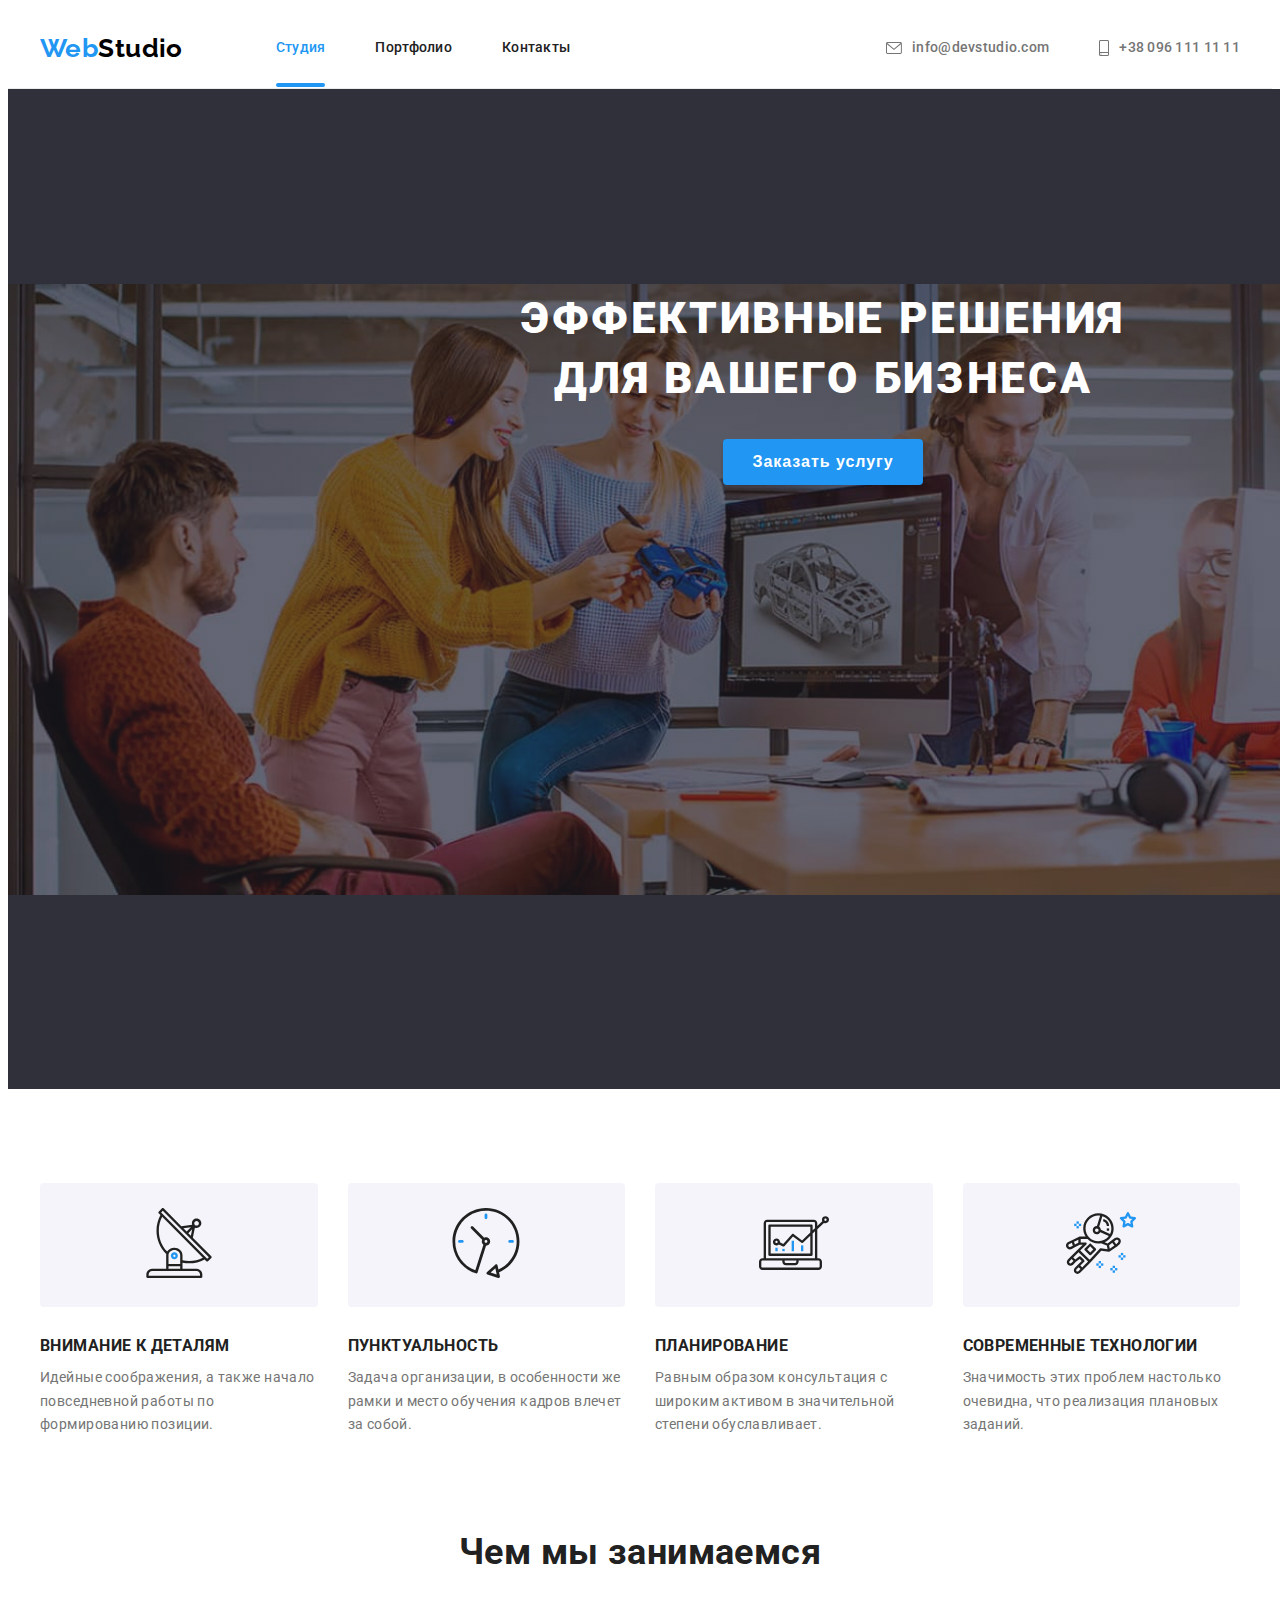
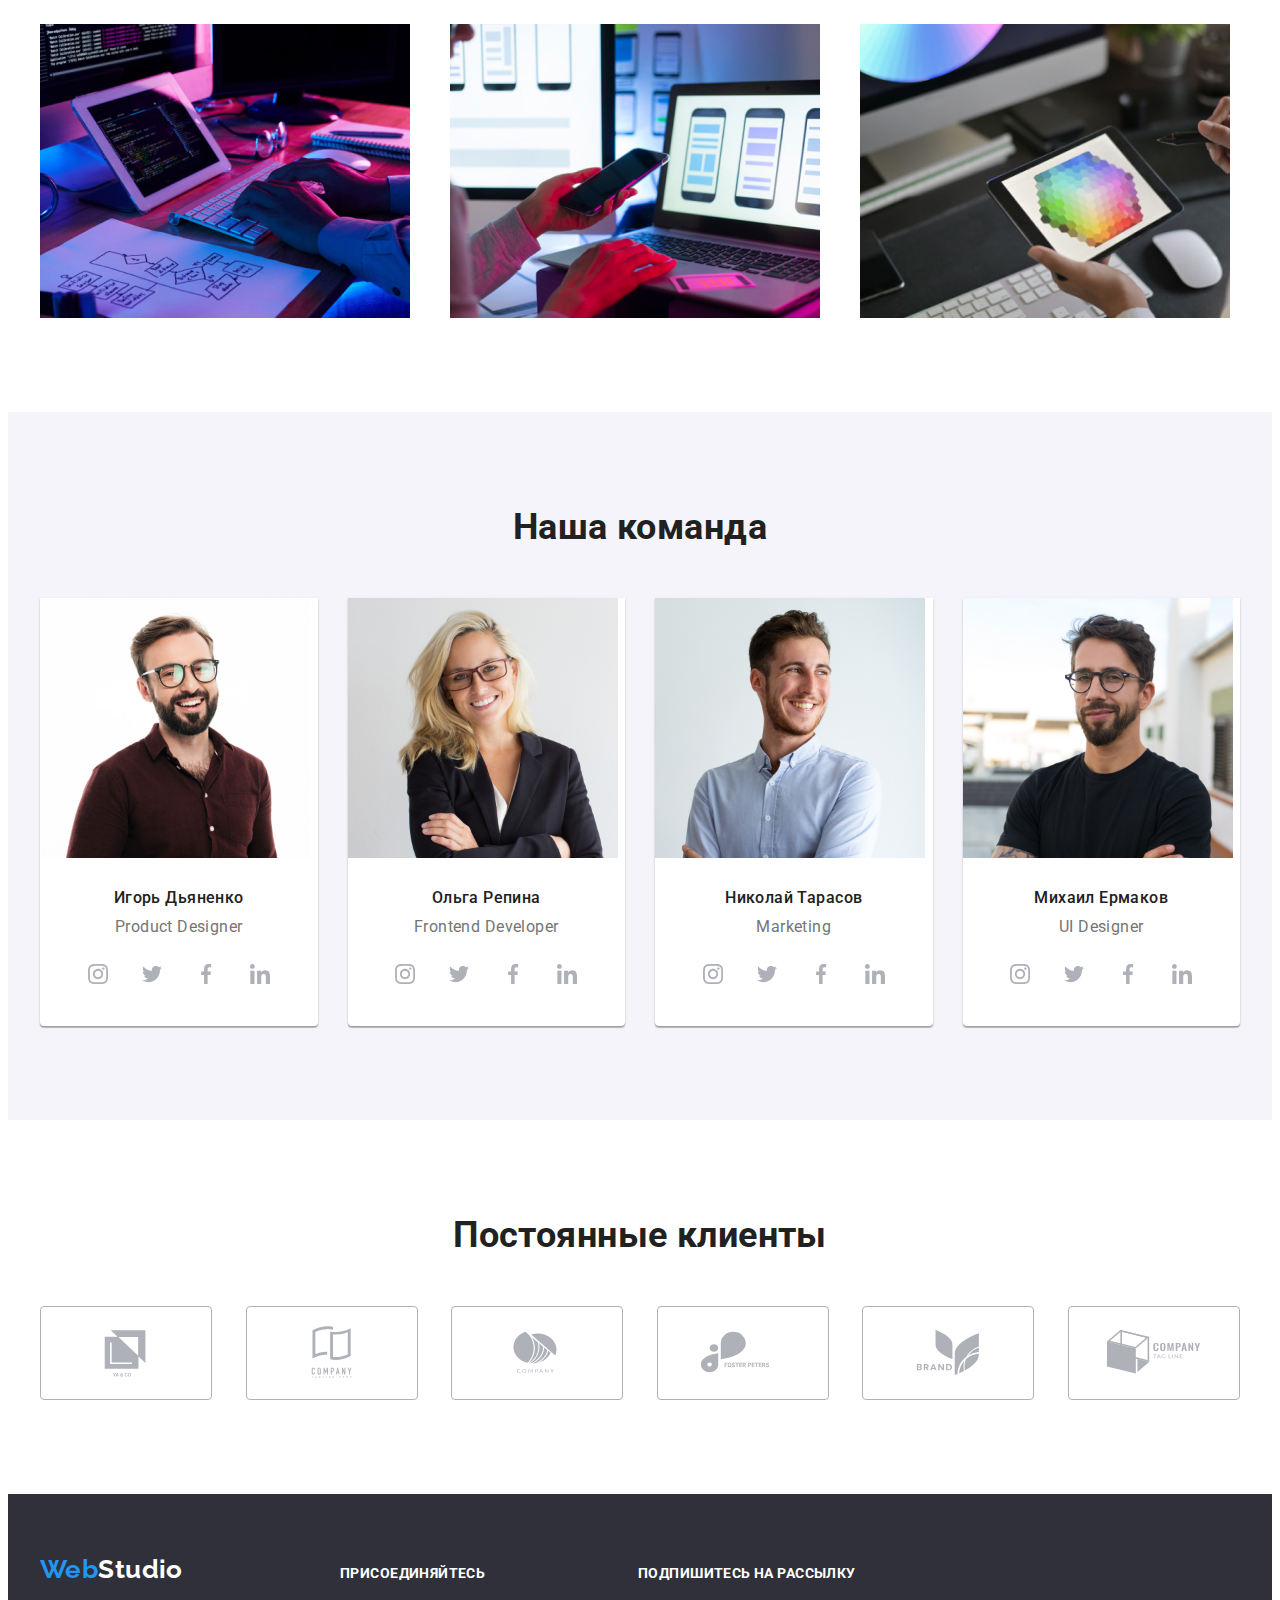
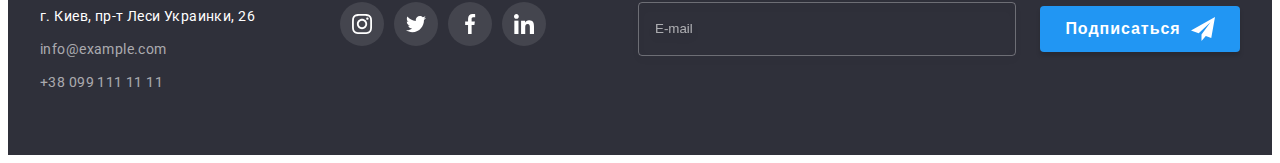
==== index.html @ 94c58265 "add hw 6 files" ====
<!DOCTYPE html>
<html lang="ru">
    <head>
        <meta charset="UTF-8" />
        <meta http-equiv="X-UA-Compatible" content="IE=edge" />
        <meta name="viewport" content="width=device-width, initial-scale=1.0" />
        <title>✔ Go item 5</title>
        <link rel="preconnect" href="https://fonts.googleapis.com" />
        <link rel="preconnect" href="https://fonts.gstatic.com" crossorigin />
        <link
            href="https://fonts.googleapis.com/css2?family=Raleway:wght@700&family=Roboto:wght@300;400;500;700;900&display=swap"
            rel="stylesheet"
        />
        <link
            rel="stylesheet"
            href="https://cdnjs.cloudflare.com/ajax/libs/modern-normalize/1.1.0/modern-normalize.min.css"
            integrity="sha512-wpPYUAdjBVSE4KJnH1VR1HeZfpl1ub8YT/NKx4PuQ5NmX2tKuGu6U/JRp5y+Y8XG2tV+wKQpNHVUX03MfMFn9Q=="
            crossorigin="anonymous"
            referrerpolicy="no-referrer"
        />
        <link rel="stylesheet" href="./css/main.min.css" />
    </head>
    <body>
        <!-- =================== HEADER =================== -->
        <header class="page-header">
            <div class="container page-header__container">
                <nav class="navigation">
                    <!-- логотип -->
                    <a class="logo page-header__logo logo_theme_light" href="index.html" lang="en"
                        ><span class="logo__prefix">Web</span>Studio</a
                    >
                    <!-- Список новігації -->
                    <ul class="menu">
                        <li class="menu__item">
                            <a class="menu__link menu__link_active" href="index.html">Студия</a>
                        </li>
                        <li class="menu__item">
                            <a class="menu__link" href="portfolio.html">Портфолио</a>
                        </li>
                        <li class="menu__item">
                            <a class="menu__link" href="#contacts">Контакты</a>
                        </li>
                    </ul>
                </nav>
                <!-- список контактів в header -->
                <ul class="page-header__contacts">
                    <li class="page-header__contacts-item">
                        <a class="page-header__link" href="mailto:info@devstudio.com" lang="en">
                            <svg class="page-header__icon" width="16" height="12">
                                <use href="./images/sprite.svg#envelope"></use>
                            </svg>
                            info@devstudio.com
                        </a>
                    </li>
                    <li class="page-header__contacts-item">
                        <a class="page-header__link" href="tel:+380961111111">
                            <svg class="page-header__icon" width="10" height="16">
                                <use href="./images/sprite.svg#smartphone"></use>
                            </svg>
                            +38 096 111 11 11</a
                        >
                    </li>
                </ul>
            </div>
        </header>
        <!-- =================== /HEADER =================== -->
        <!-- =================== MAIN =================== -->
        <main class="main">
            <!-- =================== HERO =================== -->
            <section class="hero">
                <div class="container hero__container">
                    <h1 class="hero__title">Эффективные решения для вашего бизнеса</h1>
                    <button class="button" type="button" data-modal-open>Заказать услугу</button>
                </div>
            </section>
            <!-- =================== /HERO =================== -->
            <!-- =================== BENEFITS =================== -->
            <section class="section">
                <div class="container">
                    <h2 class="visually-hidden">Наши преимущества</h2>
                    <ul class="benefits">
                        <li class="benefits__card" tabindex="0">
                            <div class="benefits__icon-wrapper">
                                <svg class="benefits__icon">
                                    <use href="./images/sprite.svg#antenna"></use>
                                </svg>
                            </div>
                            <h3 class="benefits__title">Внимание к деталям</h3>
                            <p class="benefits__description">
                                Идейные соображения, а также начало повседневной работы по
                                формированию позиции.
                            </p>
                        </li>
                        <li class="benefits__card" tabindex="0">
                            <div class="benefits__icon-wrapper">
                                <svg class="benefits__icon">
                                    <use href="./images/sprite.svg#clock"></use>
                                </svg>
                            </div>
                            <h3 class="benefits__title">Пунктуальность</h3>
                            <p class="benefits__description">
                                Задача организации, в особенности же рамки и место обучения кадров
                                влечет за собой.
                            </p>
                        </li>
                        <li class="benefits__card" tabindex="0">
                            <div class="benefits__icon-wrapper">
                                <svg class="benefits__icon">
                                    <use href="./images/sprite.svg#diagram"></use>
                                </svg>
                            </div>
                            <h3 class="benefits__title">Планирование</h3>
                            <p class="benefits__description">
                                Равным образом консультация с широким активом в значительной степени
                                обуславливает.
                            </p>
                        </li>
                        <li class="benefits__card" tabindex="0">
                            <div class="benefits__icon-wrapper">
                                <svg class="benefits__icon">
                                    <use href="./images/sprite.svg#astronaut"></use>
                                </svg>
                            </div>
                            <h3 class="benefits__title">Современные технологии</h3>
                            <p class="benefits__description">
                                Значимость этих проблем настолько очевидна, что реализация плановых
                                заданий.
                            </p>
                        </li>
                    </ul>
                </div>
            </section>
            <!-- =================== /BENEFITS =================== -->
            <!-- =================== OUR WORKS =================== -->
            <section class="section section_no_padding_top">
                <div class="container">
                    <h2 class="section-title">Чем мы занимаемся</h2>
                    <ul class="our-works">
                        <li class="our-works__card" tabindex="0">
                            <img
                                class="our-works__img"
                                src="./images/our-works/img-1.jpg"
                                alt="Планшет и клавиатура на столе"
                                width="370"
                                height="294"
                            />
                            <div class="our-works__description">Десктопные приложения</div>
                        </li>
                        <li class="our-works__card" tabindex="0">
                            <img
                                class="our-works__img"
                                src="./images/our-works/img-2.jpg"
                                alt="Ноутбук, руки, в руке телефон"
                                width="370"
                                height="294"
                            />
                            <div class="our-works__description">Мобильные приложения</div>
                        </li>
                        <li class="our-works__card" tabindex="0">
                            <img
                                class="our-works__img"
                                src="./images/our-works/img-3.jpg"
                                alt="Планшет в руке на фоне стола с ПК"
                                width="370"
                                height="294"
                            />
                            <div class="our-works__description">Дизайнерские решения</div>
                        </li>
                    </ul>
                </div>
            </section>
            <!-- =================== /OUR WORKS =================== -->
            <!-- =================== EMPLOYEES =================== -->
            <section class="section section_bg-color">
                <div class="container">
                    <h2 class="section-title">Наша команда</h2>
                    <ul class="employees">
                        <li class="employees__card" tabindex="0">
                            <img
                                class="employees__photo"
                                src="./images/employees/igor-demyanenko.jpg"
                                alt="Мужчина с бородой в очках"
                                width="270"
                                height="260"
                            />
                            <h3 class="employees__title">Игорь Дьяненко</h3>
                            <p class="employees__position" lang="en">Product Designer</p>
                            <ul class="social">
                                <li class="social__item">
                                    <a href="#" class="social__link social__link_theme_light">
                                        <svg
                                            class="social__icon social__icon_theme_light"
                                            width="20px"
                                            height="20px"
                                        >
                                            <use href="./images/sprite.svg#instagram"></use>
                                        </svg>
                                    </a>
                                </li>
                                <li class="social__item">
                                    <a href="#" class="social__link social__link_theme_light">
                                        <svg
                                            class="social__icon social__icon_theme_light"
                                            width="20px"
                                            height="20px"
                                        >
                                            <use href="./images/sprite.svg#twitter"></use>
                                        </svg>
                                    </a>
                                </li>
                                <li class="social__item">
                                    <a href="#" class="social__link social__link_theme_light">
                                        <svg
                                            class="social__icon social__icon_theme_light"
                                            width="20px"
                                            height="20px"
                                        >
                                            <use href="./images/sprite.svg#facebook"></use>
                                        </svg>
                                    </a>
                                </li>
                                <li class="social__item">
                                    <a href="#" class="social__link social__link_theme_light">
                                        <svg
                                            class="social__icon social__icon_theme_light"
                                            width="20px"
                                            height="20px"
                                        >
                                            <use href="./images/sprite.svg#linkedin"></use>
                                        </svg>
                                    </a>
                                </li>
                            </ul>
                        </li>
                        <li class="employees__card" tabindex="0">
                            <img
                                class="employees__photo"
                                src="./images/employees/olga-repina.jpg"
                                alt="Женщина блондинка в очках"
                                width="270"
                                height="260"
                            />
                            <h3 class="employees__title">Ольга Репина</h3>
                            <p class="employees__position" lang="en">Frontend Developer</p>
                            <ul class="social">
                                <li class="social__item">
                                    <a href="#" class="social__link social__link_theme_light">
                                        <svg
                                            class="social__icon social__icon_theme_light"
                                            width="20px"
                                            height="20px"
                                        >
                                            <use href="./images/sprite.svg#instagram"></use>
                                        </svg>
                                    </a>
                                </li>
                                <li class="social__item">
                                    <a href="#" class="social__link social__link_theme_light">
                                        <svg
                                            class="social__icon social__icon_theme_light"
                                            width="20px"
                                            height="20px"
                                        >
                                            <use href="./images/sprite.svg#twitter"></use>
                                        </svg>
                                    </a>
                                </li>
                                <li class="social__item">
                                    <a href="#" class="social__link social__link_theme_light">
                                        <svg
                                            class="social__icon social__icon_theme_light"
                                            width="20px"
                                            height="20px"
                                        >
                                            <use href="./images/sprite.svg#facebook"></use>
                                        </svg>
                                    </a>
                                </li>
                                <li class="social__item">
                                    <a href="#" class="social__link social__link_theme_light">
                                        <svg
                                            class="social__icon social__icon_theme_light"
                                            width="20px"
                                            height="20px"
                                        >
                                            <use href="./images/sprite.svg#linkedin"></use>
                                        </svg>
                                    </a>
                                </li>
                            </ul>
                        </li>
                        <li class="employees__card" tabindex="0">
                            <img
                                class="employees__photo"
                                src="./images/employees/nikolay-tarasov.jpg"
                                alt="Мужчина в рубашке улыбается"
                                width="270"
                                height="260"
                            />
                            <h3 class="employees__title">Николай Тарасов</h3>
                            <p class="employees__position" lang="en">Marketing</p>
                            <ul class="social">
                                <li class="social__item">
                                    <a href="#" class="social__link social__link_theme_light">
                                        <svg
                                            class="social__icon social__icon_theme_light"
                                            width="20px"
                                            height="20px"
                                        >
                                            <use href="./images/sprite.svg#instagram"></use>
                                        </svg>
                                    </a>
                                </li>
                                <li class="social__item">
                                    <a href="#" class="social__link social__link_theme_light">
                                        <svg
                                            class="social__icon social__icon_theme_light"
                                            width="20px"
                                            height="20px"
                                        >
                                            <use href="./images/sprite.svg#twitter"></use>
                                        </svg>
                                    </a>
                                </li>
                                <li class="social__item">
                                    <a href="#" class="social__link social__link_theme_light">
                                        <svg
                                            class="social__icon social__icon_theme_light"
                                            width="20px"
                                            height="20px"
                                        >
                                            <use href="./images/sprite.svg#facebook"></use>
                                        </svg>
                                    </a>
                                </li>
                                <li class="social__item">
                                    <a href="#" class="social__link social__link_theme_light">
                                        <svg
                                            class="social__icon social__icon_theme_light"
                                            width="20px"
                                            height="20px"
                                        >
                                            <use href="./images/sprite.svg#linkedin"></use>
                                        </svg>
                                    </a>
                                </li>
                            </ul>
                        </li>
                        <li class="employees__card" tabindex="0">
                            <img
                                class="employees__photo"
                                src="./images/employees/mikhail-ermakov.jpg"
                                alt="Мужчина с бородой в очках"
                                width="270"
                                height="260"
                            />
                            <h3 class="employees__title">Михаил Ермаков</h3>
                            <p class="employees__position" lang="en">UI Designer</p>
                            <ul class="social">
                                <li class="social__item">
                                    <a href="#" class="social__link social__link_theme_light">
                                        <svg
                                            class="social__icon social__icon_theme_light"
                                            width="20px"
                                            height="20px"
                                        >
                                            <use href="./images/sprite.svg#instagram"></use>
                                        </svg>
                                    </a>
                                </li>
                                <li class="social__item">
                                    <a href="#" class="social__link social__link_theme_light">
                                        <svg
                                            class="social__icon social__icon_theme_light"
                                            width="20px"
                                            height="20px"
                                        >
                                            <use href="./images/sprite.svg#twitter"></use>
                                        </svg>
                                    </a>
                                </li>
                                <li class="social__item">
                                    <a href="#" class="social__link social__link_theme_light">
                                        <svg
                                            class="social__icon social__icon_theme_light"
                                            width="20px"
                                            height="20px"
                                        >
                                            <use href="./images/sprite.svg#facebook"></use>
                                        </svg>
                                    </a>
                                </li>
                                <li class="social__item">
                                    <a href="#" class="social__link social__link_theme_light">
                                        <svg
                                            class="social__icon social__icon_theme_light"
                                            width="20px"
                                            height="20px"
                                        >
                                            <use href="./images/sprite.svg#linkedin"></use>
                                        </svg>
                                    </a>
                                </li>
                            </ul>
                        </li>
                    </ul>
                </div>
            </section>
            <!-- =================== /EMPLOYEES =================== -->
            <!-- =================== CLIENTS =================== -->
            <section class="section">
                <div class="container">
                    <h2 class="section-title">Постоянные клиенты</h2>
                    <ul class="clients">
                        <li class="clients__item">
                            <a href="#" class="clients__link">
                                <svg class="clients__icon">
                                    <use href="./images/sprite.svg#client-1"></use>
                                </svg>
                            </a>
                        </li>
                        <li class="clients__item">
                            <a href="#" class="clients__link">
                                <svg class="clients__icon">
                                    <use href="./images/sprite.svg#client-2"></use>
                                </svg>
                            </a>
                        </li>
                        <li class="clients__item">
                            <a href="#" class="clients__link">
                                <svg class="clients__icon">
                                    <use href="./images/sprite.svg#client-3"></use>
                                </svg>
                            </a>
                        </li>
                        <li class="clients__item">
                            <a href="#" class="clients__link">
                                <svg class="clients__icon">
                                    <use href="./images/sprite.svg#client-4"></use>
                                </svg>
                            </a>
                        </li>
                        <li class="clients__item">
                            <a href="#" class="clients__link">
                                <svg class="clients__icon">
                                    <use href="./images/sprite.svg#client-5"></use>
                                </svg>
                            </a>
                        </li>
                        <li class="clients__item">
                            <a href="#" class="clients__link">
                                <svg class="clients__icon">
                                    <use href="./images/sprite.svg#client-6"></use>
                                </svg>
                            </a>
                        </li>
                    </ul>
                </div>
            </section>
            <!-- =================== /CLIENTS =================== -->
        </main>
        <!-- =================== /MAIN =================== -->
        <!-- =================== FOOTER =================== -->
        <footer class="footer">
            <!-- логотип -->
            <div class="container container_flex">
                <div class="logo-address-wrapper">
                    <a class="logo footer__logo logo_theme_dark" href="index.html" lang="en"
                        ><span class="logo__prefix">Web</span>Studio</a
                    >
                    <address class="contacts-wrapper" id="contacts">
                        <ul class="contacts">
                            <li class="contacts__item">
                                <a
                                    class="contacts__address"
                                    href="https://goo.gl/maps/Z5ZoZH5XXQF2UGuZ8"
                                    target="_blank"
                                    rel="noopener noreferrre"
                                    >г. Киев, пр-т Леси Украинки, 26</a
                                >
                            </li>
                            <li class="contacts__item">
                                <a class="contacts__mail" href="mailto:info@example.com" lang="en"
                                    >info@example.com</a
                                >
                            </li>
                            <li class="contacts__item">
                                <a class="contacts__tel" href="tel:+380991111111"
                                    >+38 099 111 11 11</a
                                >
                            </li>
                        </ul>
                    </address>
                </div>
                <div class="social-wrapper">
                    <p class="footer__wrapper-description">Присоединяйтесь</p>
                    <ul class="social">
                        <li class="social__item">
                            <a href="#" class="social__link social__link_theme_dark">
                                <svg
                                    class="social__icon social__icon_theme_dark"
                                    width="20px"
                                    height="20px"
                                >
                                    <use href="./images/sprite.svg#instagram"></use>
                                </svg>
                            </a>
                        </li>
                        <li class="social__item">
                            <a href="#" class="social__link social__link_theme_dark">
                                <svg
                                    class="social__icon social__icon_theme_dark"
                                    width="20px"
                                    height="20px"
                                >
                                    <use href="./images/sprite.svg#twitter"></use>
                                </svg>
                            </a>
                        </li>
                        <li class="social__item">
                            <a href="#" class="social__link social__link_theme_dark">
                                <svg
                                    class="social__icon social__icon_theme_dark"
                                    width="20px"
                                    height="20px"
                                >
                                    <use href="./images/sprite.svg#facebook"></use>
                                </svg>
                            </a>
                        </li>
                        <li class="social__item">
                            <a href="#" class="social__link social__link_theme_dark">
                                <svg
                                    class="social__icon social__icon_theme_dark"
                                    width="20px"
                                    height="20px"
                                >
                                    <use href="./images/sprite.svg#linkedin"></use>
                                </svg>
                            </a>
                        </li>
                    </ul>
                </div>
                <div class="subscription-form-wrapper">
                    <form name="subscription-form" class="subscription-form">
                        <p class="footer__wrapper-description">Подпишитесь на рассылку</p>
                        <div class="subscription-form-container">
                            <input
                                type="email"
                                name="user_email"
                                class="subscription-form__input"
                                required
                                placeholder="E-mail"
                            />
                            <button type="submit" class="button">
                                Подписаться
                                <svg class="button__send-icon">
                                    <use href="./images/sprite.svg#send-icon"></use>
                                </svg>
                            </button>
                        </div>
                    </form>
                </div>
            </div>
        </footer>
        <!-- =================== /FOOTER =================== -->
        <!-- =================== BACKDROP =================== -->
        <div class="backdrop is-hidden" data-modal>
            <div class="modal">
                <button type="button" class="modal-close-btn" data-modal-close>
                    <svg class="modal-close-btn-icon">
                        <use href="./images/sprite.svg#close-icon"></use>
                    </svg>
                </button>
                <form name="call-back-form" class="call-back-form">
                    <p class="call-back-form-description">
                        Оставьте свои данные, мы вам перезвоним
                    </p>
                    <label class="call-back-form-lable"
                        ><span class="call-back-form-lable-kay">Имя</span>
                        <span class="call-back-form-input-wrapper">
                            <input
                                type="text"
                                class="call-back-form-input"
                                name="user_name"
                                required
                                pattern="[a-zA-Z]*"
                                title="Name"
                            />
                            <svg class="call-back-form-input-icon">
                                <use href="./images/sprite.svg#person-icon"></use>
                            </svg>
                        </span>
                    </label>
                    <label class="call-back-form-lable"
                        ><span class="call-back-form-lable-kay">Телефон</span>
                        <span class="call-back-form-input-wrapper">
                            <input
                                type="tel"
                                class="call-back-form-input"
                                name="user_phone_number"
                                required
                                pattern="[0-9]{3}-[0-9]{3}-[0-9]{2}-[0-9]{2}"
                                title="xxx-xxx-xx-xx"
                            />
                            <svg class="call-back-form-input-icon">
                                <use href="./images/sprite.svg#phone-icon"></use>
                            </svg>
                        </span>
                    </label>
                    <label class="call-back-form-lable"
                        ><span class="call-back-form-lable-kay">Почта</span>
                        <span class="call-back-form-input-wrapper">
                            <input
                                type="email"
                                class="call-back-form-input"
                                name="user_email"
                                required
                            />
                            <svg class="call-back-form-input-icon">
                                <use href="./images/sprite.svg#email-icon"></use>
                            </svg>
                        </span>
                    </label>
                    <label class="call-back-form-lable"
                        ><span class="call-back-form-lable-kay">Комментарий</span
                        ><textarea
                            class="call-back-form-message"
                            name="user_message"
                            placeholder="Введите текст"
                        ></textarea>
                    </label>
                    <label class="call-back-form-checkbox-lable">
                        <span class="call-back-form-checkbox-wrapper">
                            <input
                                type="checkbox"
                                class="call-back-form-checkbox visually-hidden"
                                name="checkbox_policy"
                                id="checkbox_policy"
                            /><svg class="call-back-form-checkbox-icon">
                                <use href="./images/sprite.svg#checkbox-icon"></use></svg
                            ><span class="call-back-form-checkbox-lable-kay"
                                >Соглашаюсь с рассылкой и принимаю&nbsp;<a
                                    href="#"
                                    class="call-back-form-checkbox-link"
                                    >Условия договора</a
                                ></span
                            >
                        </span>
                    </label>
                    <button type="submit" class="button">Отправить</button>
                </form>
            </div>
        </div>
        <!-- =================== /BACKDROP =================== -->
        <script src="./js/modal.js"></script>
        <script src="./js/js.js"></script>
    </body>
</html>
---- css/main.min.css ----
:root{--accent-color: #2196f3;--title-color: #ffffff;--subtitle-color: #212121;--description-color: #757575;--title-background-color: #2f303a;--portfolio-background-color: #e5e5e5;--card-items: 3;--card-indent: 30px}.visually-hidden{position:absolute;width:1px;height:1px;margin:-1px;border:0;padding:0;white-space:nowrap;clip-path:inset(100%);clip:rect(0 0 0 0);overflow:hidden}ul,ol{list-style:none}a{text-decoration:none}h1,h2,h3,h4,h5,h6,p{margin-top:0;margin-bottom:0}ul,ol{margin-top:0;margin-bottom:0;padding-left:0}img{display:block}button{cursor:pointer}address{font-style:normal}body{font-family:"Roboto",sans-serif;color:var(--description-color);font-size:14px;letter-spacing:.03em;line-height:1.14;min-width:1200px}.container{width:1200px;margin-left:auto;margin-right:auto;padding-left:15px;padding-right:15px}.container_flex{display:flex}.section{padding-top:94px;padding-bottom:94px}.section_no_padding_top{padding-top:0}.section_bg-color{background-color:#f5f4fa}.section-title{margin-bottom:50px;font-weight:700;font-size:36px;line-height:1.17;text-align:center;color:var(--subtitle-color)}.hero__container{display:flex;flex-direction:column;align-items:center;width:1600px;height:600px;padding-top:200px;padding-bottom:200px;background-color:var(--title-background-color);background-image:linear-gradient(rgba(47, 48, 58, 0.4), rgba(47, 48, 58, 0.4)),url("../images/hero/nero-background.jpg");background-repeat:no-repeat;background-position:center;background-size:contain}.hero__title{width:696px;margin-bottom:30px;color:var(--title-color);font-weight:900;font-size:44px;line-height:1.36;text-align:center;letter-spacing:.06em;text-transform:uppercase}.benefits{display:flex;margin-left:calc(-1*var(--card-indent));margin-top:calc(-1*var(--card-indent))}.benefits__card{margin-left:var(--card-indent);margin-top:var(--card-indent);--card-items: 4;width:calc((100% - var(--card-indent)*var(--card-items))/var(--card-items))}.benefits__icon-wrapper{padding-left:calc((100% - 70px)/2);padding-top:25px;padding-bottom:25px;margin-bottom:30px;background:#f5f4fa;border-radius:4px}.benefits__icon{width:70px;height:70px;transform:scale(1);transition:transform 250ms cubic-bezier(0.4, 0, 0.2, 1)}.benefits__card:hover .benefits__icon,.benefits__card:focus .benefits__icon{transform:scale(1.25)}.benefits__title{margin-bottom:10px;color:var(--subtitle-color);font-weight:700;text-transform:uppercase}.benefits__description{line-height:1.71}.our-works{display:flex;flex-wrap:wrap;margin-left:calc(-1*var(--card-indent));margin-top:calc(-1*var(--card-indent))}.our-works__card{position:relative;overflow:hidden;margin-left:var(--card-indent);margin-top:var(--card-indent);width:calc((100% - var(--card-indent)*var(--card-items))/var(--card-items))}.our-works__img{transform:scale(1);transition:transform 250ms cubic-bezier(0.4, 0, 0.2, 1)}.our-works__card:hover .our-works__img,.our-works__card:focus .our-works__img{transform:scale(1.05)}.our-works__description{display:flex;align-items:center;justify-content:center;position:absolute;bottom:0;width:100%;height:70px;background-color:rgba(47,48,58,.8);font-weight:700;text-transform:uppercase;color:var(--title-color);transform:translateY(100%);transition:transform 250ms cubic-bezier(0.4, 0, 0.2, 1);overflow:auto}.our-works__card:hover .our-works__description,.our-works__card:focus .our-works__description{transform:translateY(0)}.employees{display:flex;flex-wrap:wrap;margin-left:calc(-1*var(--card-indent));margin-top:calc(-1*var(--card-indent))}.employees__card{padding-bottom:30px;--card-items: 4;margin-left:var(--card-indent);margin-top:var(--card-indent);width:calc((100% - var(--card-indent)*var(--card-items))/var(--card-items));background:#fff;box-shadow:0px 1px 3px rgba(0,0,0,.12),0px 1px 1px rgba(0,0,0,.14),0px 2px 1px rgba(0,0,0,.2);border-radius:0px 0px 4px 4px;transform:scale(1);transition:transform 250ms cubic-bezier(0.4, 0, 0.2, 1)}.employees__card:hover,.employees__card:focus{transform:scale(1.05)}.employees__photo{margin-bottom:30px}.employees__title{margin-bottom:10px;font-weight:500;font-size:16px;line-height:1.19;text-align:center;color:var(--subtitle-color)}.employees__position{margin-bottom:16px;font-size:16px;line-height:1.19;text-align:center;color:var(--description-color)}.clients{display:flex;justify-content:space-between}.clients__link{display:flex;justify-content:center;align-items:center;width:170px;height:92px;border:1px #afb1b8 solid;border-radius:4px;transition:border-color 250ms cubic-bezier(0.4, 0, 0.2, 1)}.clients__link:hover,.clients__link:focus{border-color:var(--accent-color)}.clients__icon{width:106px;height:60px;fill:#afb1b8;transform:scale(1);transition:transform 250ms cubic-bezier(0.4, 0, 0.2, 1),fill 250ms cubic-bezier(0.4, 0, 0.2, 1)}.clients__link:hover .clients__icon,.clients__link:focus .clients__icon{fill:var(--accent-color);transform:scale(1.25)}.section-portfolio-title{display:none}.filter-list{display:flex;justify-content:center}.filter-list-item:not(:last-child){margin-bottom:50px;margin-right:8px}.filter-btn{position:relative;padding:6px 22px;font-family:"Roboto",sans-serif;font-style:normal;font-weight:500;font-size:16px;line-height:1.63;letter-spacing:.03em;text-align:center;color:var(--subtitle-color);cursor:pointer;border:none;border-radius:4px;transition:background-color 250ms cubic-bezier(0.4, 0, 0.2, 1),color 250ms cubic-bezier(0.4, 0, 0.2, 1),box-shadow 250ms cubic-bezier(0.4, 0, 0.2, 1)}.filter-btn:hover,.filter-btn:focus{background-color:var(--accent-color);color:var(--title-color);box-shadow:0px 3px 1px rgba(0,0,0,.1),0px 1px 2px rgba(0,0,0,.08),0px 2px 2px rgba(0,0,0,.12)}.active-btn{background-color:var(--accent-color);color:var(--title-color);box-shadow:0px 3px 1px rgba(0,0,0,.1),0px 1px 2px rgba(0,0,0,.08),0px 2px 2px rgba(0,0,0,.12)}.portfolio-list{display:flex;flex-wrap:wrap;margin-left:calc(-1*var(--card-indent));margin-top:calc(-1*var(--card-indent))}.portfolio-list-item{margin-left:var(--card-indent);margin-top:var(--card-indent);width:calc((100% - var(--card-indent)*var(--card-items))/var(--card-items));transition:box-shadow 250ms cubic-bezier(0.4, 0, 0.2, 1)}.portfolio-list-item:hover,.portfolio-list-item:focus{box-shadow:0px 1px 1px rgba(0,0,0,.12),0px 4px 4px rgba(0,0,0,.06),1px 4px 6px rgba(0,0,0,.16)}.portfolio-img-wrapper{position:relative;overflow:hidden}.portfolio-overlay{position:absolute;width:100%;height:100%;padding:63px 24px;top:0;left:0;background-color:rgba(33,150,243,.9);font-family:"Roboto",sans-serif;font-style:normal;font-weight:400;font-size:18px;line-height:1.56;letter-spacing:.03em;color:var(--title-color);transform:translateY(100%);transition:transform 250ms cubic-bezier(0.4, 0, 0.2, 1);overflow:auto}.portfolio-list-item:hover .portfolio-overlay,.portfolio-list-item:focus .portfolio-overlay{transform:translateY(0)}.portfolio-content-wrapper{padding:20px 24px 20px 24px;border:1px solid #eee;border-top:0}.portfolio-title{margin-bottom:4px;font-family:"Roboto",sans-serif;font-style:normal;font-weight:700;font-size:18px;line-height:2;letter-spacing:.06em;color:var(--subtitle-color)}.portfolio-description{font-family:"Roboto",sans-serif;font-style:normal;font-weight:400;font-size:16px;line-height:1.88;letter-spacing:.03em;color:var(--description-color)}.page-header{display:flex;align-items:center;min-height:80px;border-bottom:1px solid #ececec}.page-header__container{display:flex;align-items:center;justify-content:space-between}.navigation{display:flex;align-items:center}.menu{display:flex;align-items:center}.menu__item:not(:last-child){margin-right:50px}.menu__link{position:relative;padding-top:32px;padding-bottom:32px;font-weight:500;letter-spacing:.02em;color:var(--subtitle-color);transition:color 250ms cubic-bezier(0.4, 0, 0.2, 1)}.menu__link:hover,.menu__link:focus{color:var(--accent-color)}.menu__link::after{content:"";position:absolute;display:block;bottom:40%;left:50%;right:50%;border:2px var(--accent-color) solid;border-radius:2px;background-color:var(--accent-color);opacity:0;transition:opacity 500ms cubic-bezier(0.4, 0, 0.2, 1),bottom 500ms linear,left 500ms linear,right 500ms linear}.menu__link:hover::after,.menu__link:focus::after{opacity:1;bottom:0%;left:0;right:0}.menu__link_active{color:var(--accent-color)}.menu__link_active::after{opacity:1;bottom:0%;left:0;right:0}.page-header__contacts{display:flex;align-items:center}.page-header__contacts-item:first-child{margin-right:50px}.page-header__link{display:flex;align-items:center;font-weight:500;letter-spacing:.02em;color:var(--description-color);fill:var(--description-color);transition:color 250ms cubic-bezier(0.4, 0, 0.2, 1),fill 250ms cubic-bezier(0.4, 0, 0.2, 1)}.page-header__link:hover,.page-header__link:focus{color:var(--accent-color);fill:var(--accent-color)}.page-header__icon{margin-right:10px}.footer{background-color:var(--title-background-color)}.logo-address-wrapper{padding-top:60px;padding-bottom:60px;margin-right:70px}.contacts{width:230px}.contacts__item:not(:last-child){margin-bottom:9px}.contacts__address{font-style:normal;font-weight:400;line-height:1.71;color:var(--title-color)}.contacts__mail,.contacts__tel{font-style:normal;font-weight:400;line-height:1.71;color:rgba(255,255,255,.6)}.social-wrapper{padding-top:72px;margin-right:92px}.footer__wrapper-description{font-weight:700;text-transform:uppercase;color:var(--title-color);margin-bottom:20px}.subscription-form-wrapper{padding-top:72px;width:100%}.subscription-form-container{display:flex;justify-content:space-between}.subscription-form__input{width:358px;height:50px;margin-right:12px;padding-left:16px;color:var(--title-color);background-color:rgba(0,0,0,0);border:1px solid rgba(255,255,255,.3);filter:drop-shadow(0px 4px 4px rgba(0, 0, 0, 0.15));border-radius:4px}.subscription-form__input::placeholder{color:rgba(255,255,255,.6)}.logo{display:inline-block;font-family:"Raleway",sans-serif;font-weight:700;font-size:26px;line-height:1.19;transition:transform 250ms cubic-bezier(0.4, 0, 0.2, 1)}.logo:hover,.logo:focus{transform:scale(1.1)}.page-header__logo{margin-right:93px}.footer__logo{margin-bottom:20px}.logo_theme_light{color:#000}.logo_theme_dark{color:var(--title-color)}.logo__prefix{color:var(--accent-color)}.social{display:flex;justify-content:center;align-items:center}.social__item:not(:last-child){margin-right:10px}.social__link{display:flex;justify-content:center;align-items:center;width:44px;height:44px;border-radius:50%;transition:background-color 250ms cubic-bezier(0.4, 0, 0.2, 1)}.social__link:hover,.social__link:focus{background-color:var(--accent-color)}.social__link_theme_light{background-color:var(--title-color)}.social__link_theme_dark{background-color:rgba(255,255,255,.1)}.social__icon{transition:fill 250ms cubic-bezier(0.4, 0, 0.2, 1)}.social__link:hover .social__icon,.social__link:focus .social__icon{fill:var(--title-color)}.social__icon_theme_light{fill:#afb1b8}.social__icon_theme_dark{fill:var(--title-color)}.button{display:flex;justify-content:center;align-items:center;align-self:center;min-width:200px;border:none;box-shadow:0px 4px 4px rgba(0,0,0,.15);border-radius:4px;padding:8px 22px;color:var(--title-color);background-color:var(--accent-color);font-weight:700;font-size:16px;line-height:1.88;letter-spacing:.06em;cursor:pointer;transition:background-color 250ms cubic-bezier(0.4, 0, 0.2, 1)}.button:hover,.button:focus{background-color:#188ce8}.button__send-icon{width:24px;height:24px;margin-left:10px;fill:var(--title-color)}.backdrop{position:fixed;top:0;left:0;width:100%;height:100%;background-color:rgba(0,0,0,.2);transition:opacity 250ms cubic-bezier(0.4, 0, 0.2, 1),visibility 250ms cubic-bezier(0.4, 0, 0.2, 1),transform 250ms cubic-bezier(0.4, 0, 0.2, 1)}.backdrop.is-hidden{opacity:0;transform:scale(0);visibility:hidden;pointer-events:none}.modal{position:absolute;padding:40px;width:528px;height:581px;top:50%;left:50%;transform:translate(-50%, -50%);background-color:#fff;border-radius:4px}.modal-close-btn{display:flex;justify-content:center;align-items:center;position:absolute;top:8px;right:8px;width:30px;height:30px;padding:none;background-color:#fff;border:1px solid rgba(0,0,0,.1);border-radius:50%;cursor:pointer}.modal-close-btn-icon{width:18px;height:18px;fill:#000;transition:fill 250ms cubic-bezier(0.4, 0, 0.2, 1)}.modal-close-btn:hover .modal-close-btn-icon,.modal-close-btn:focus .modal-close-btn-icon{fill:var(--accent-color)}.call-back-form{display:flex;flex-direction:column;justify-content:flex-start}.call-back-form-description{font-weight:700;font-size:20px;line-height:1.15;text-align:center;color:var(--subtitle-color);margin-bottom:12px}.call-back-form-lable{margin-bottom:10px}.call-back-form-lable-kay{display:block;font-size:12px;line-height:1.17;letter-spacing:.01em;color:var(--description-color);margin-bottom:4px}.call-back-form-input-wrapper{position:relative;display:block}.call-back-form-input{width:100%;height:40px;border:1px solid rgba(33,33,33,.2);border-radius:4px;padding-left:42px;transition:border-color 250ms cubic-bezier(0.4, 0, 0.2, 1)}.call-back-form-input:focus{outline:none;border-color:var(--accent-color)}.call-back-form-input-icon{position:absolute;left:12px;top:50%;transform:translateY(-50%);width:18px;height:18px;fill:var(--subtitle-color);transition:fill 250ms cubic-bezier(0.4, 0, 0.2, 1)}.call-back-form-input:focus+.call-back-form-input-icon{fill:var(--accent-color)}.call-back-form-message{width:100%;height:120px;resize:none;padding:12px 16px;border:1px solid rgba(33,33,33,.2);border-radius:4px;margin-bottom:20px;transition:border-color 250ms cubic-bezier(0.4, 0, 0.2, 1)}.call-back-form-message:focus{outline:none;border-color:var(--accent-color)}.call-back-form-message::placeholder{letter-spacing:.01em;color:rgba(117,117,117,.5)}.call-back-form-checkbox-wrapper{display:flex;justify-content:flex-start;align-items:center;flex-wrap:wrap;margin-bottom:30px}.call-back-form-checkbox-icon{display:inline-block;width:16px;height:15px;border:2px solid var(--subtitle-color);border-radius:2px;margin-right:7px;cursor:pointer;fill:rgba(0,0,0,0);transition:border 250ms cubic-bezier(0.4, 0, 0.2, 1),fill 250ms cubic-bezier(0.4, 0, 0.2, 1),outline 250ms cubic-bezier(0.4, 0, 0.2, 1)}.call-back-form-checkbox:checked+.call-back-form-checkbox-icon{border:none;fill:var(--accent-color)}.call-back-form-checkbox:checked:focus+.call-back-form-checkbox-icon{outline:1px solid rgba(0,0,0,.8)}.call-back-form-checkbox:not(:checked):focus+.call-back-form-checkbox-icon{outline:1px solid var(--accent-color)}.call-back-form-checkbox-lable-kay{line-height:1.71;letter-spacing:.03em;color:var(--description-color)}.call-back-form-checkbox-link{text-decoration:underline;color:var(--accent-color)}/*# sourceMappingURL=main.min.css.map */
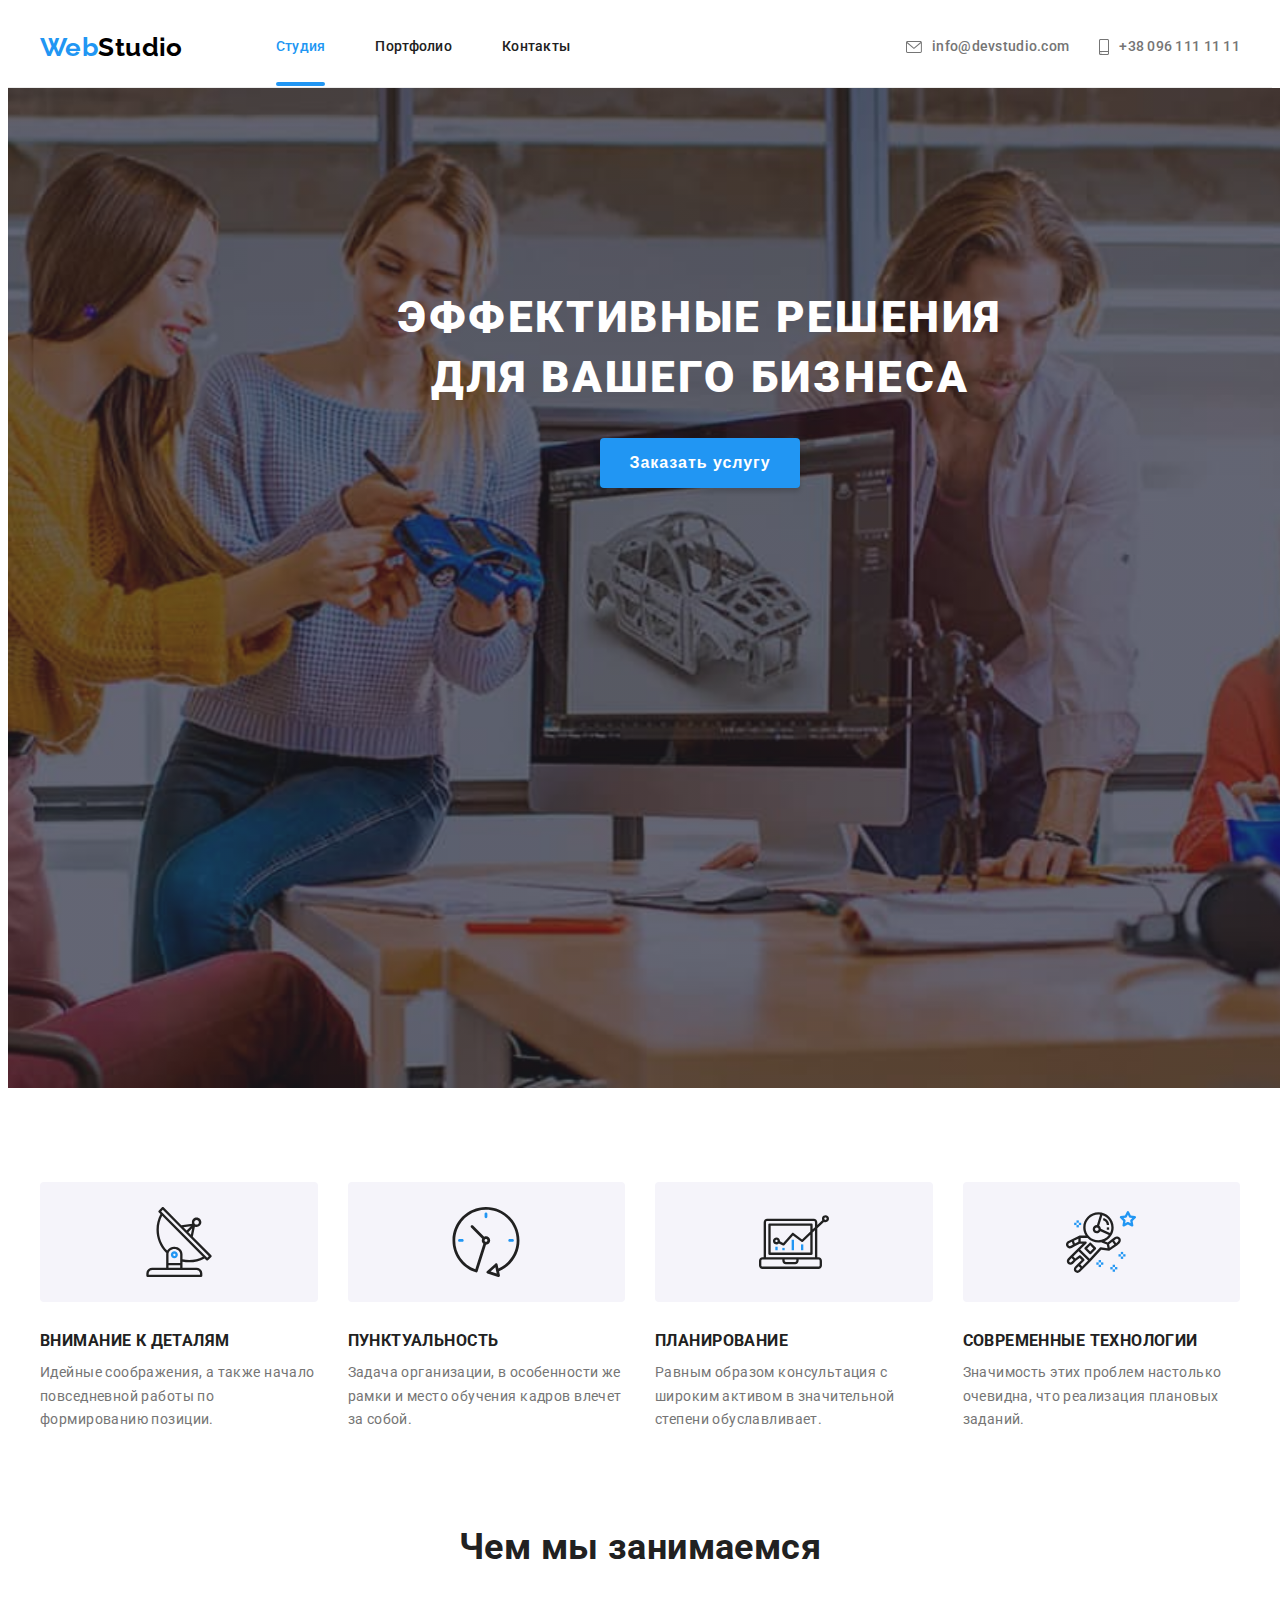
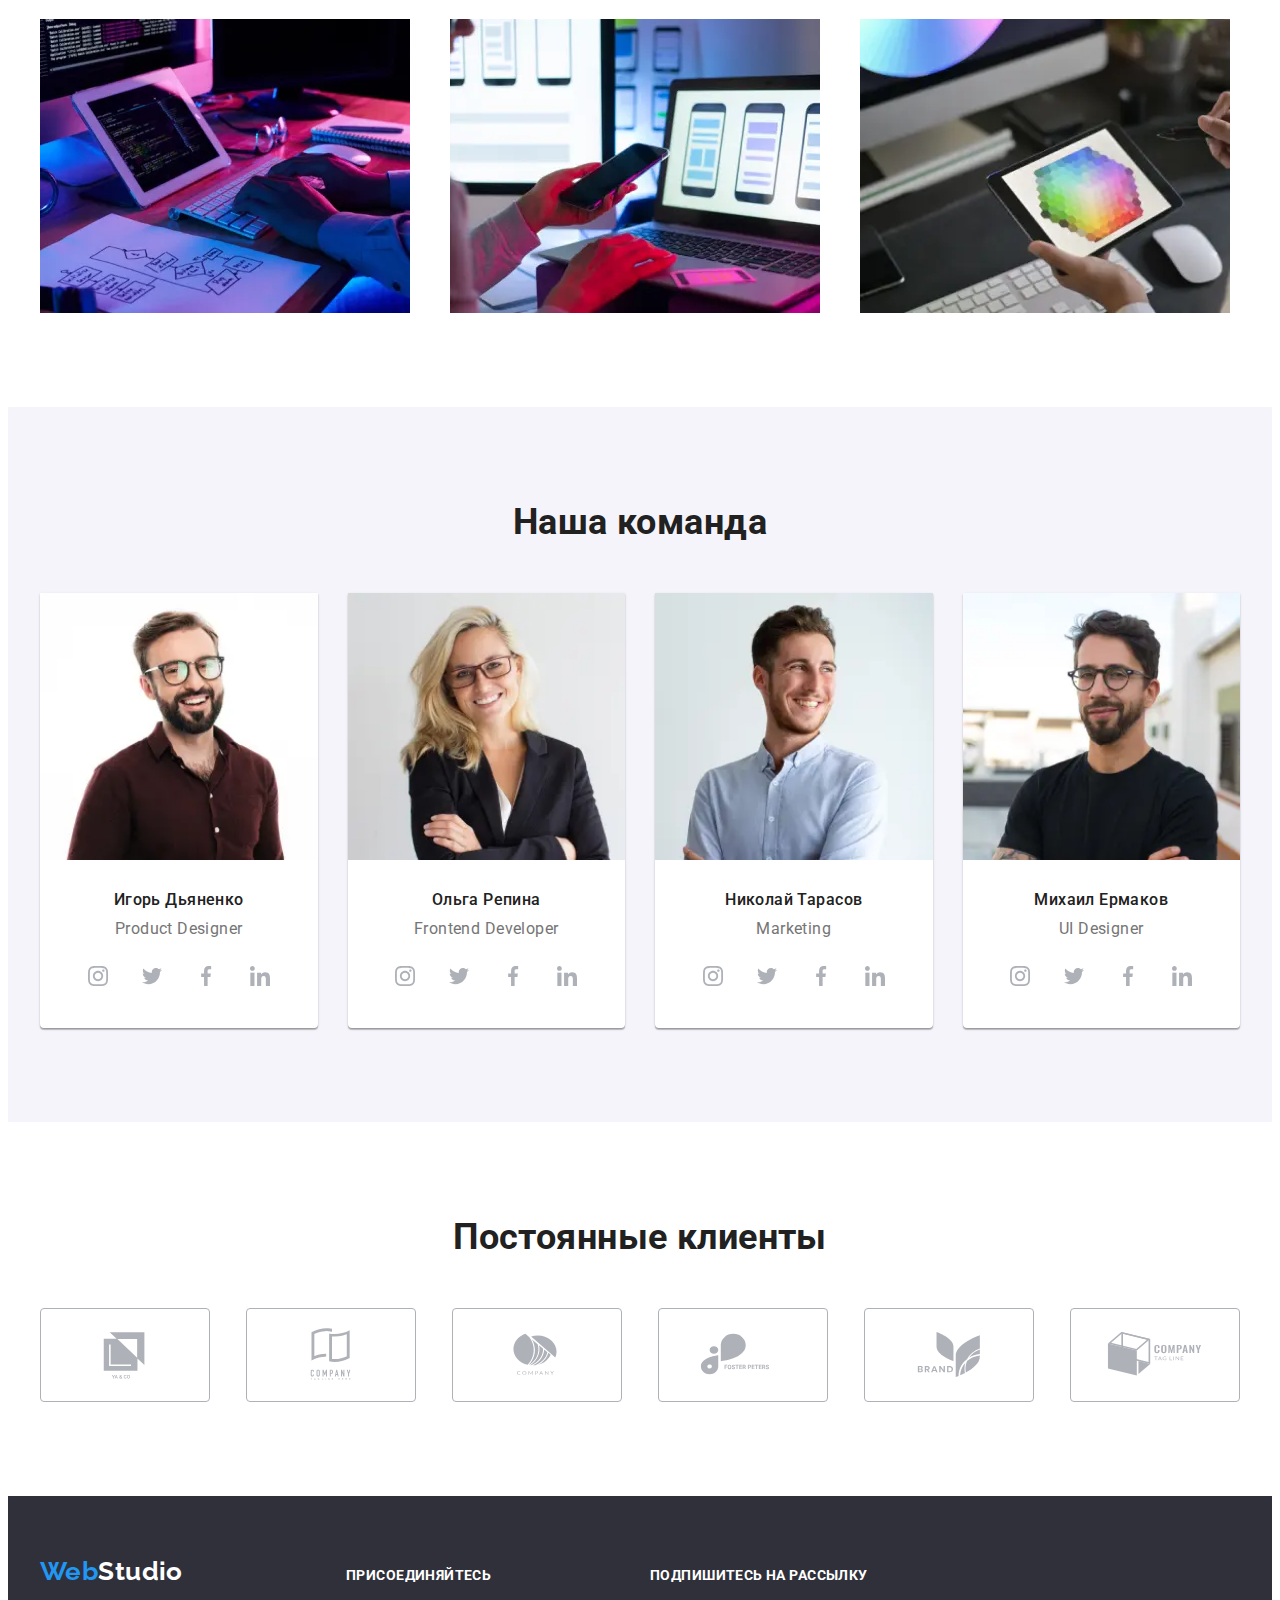
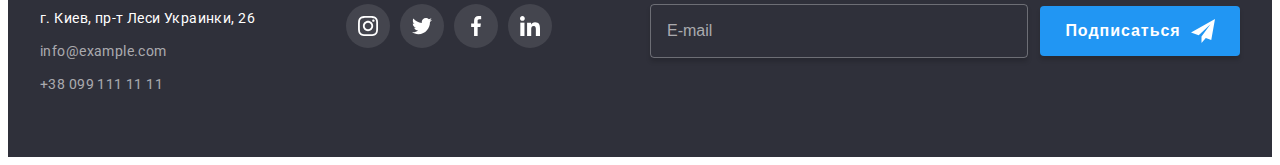
==== commit d38f2adf: "add adaptation, /webp, @2x" ====
--- a/index.html
+++ b/index.html
@@ -61,7 +61,69 @@
                         >
                     </li>
                 </ul>
+                <!-- =================== BURGER BUTTON =================== -->
+                <button type="button" class="mobile-menu-open-btn" data-menu-open>
+                    <svg class="mobile-menu-open-btn__icon" width="40" height="40">
+                        <use href="./images/sprite.svg#burger-icon"></use>
+                    </svg>
+                </button>
+                <!-- =================== /BURGER BUTTON =================== -->
             </div>
+            <!-- =================== MOBILE MENU =================== -->
+            <div class="mobile-menu" data-menu>
+                <div class="container mobile-menu__container">
+                    <button type="button" class="mobile-menu__close-btn" data-menu-close>
+                        <svg class="mobile-menu__close-icon" width="40" height="40">
+                            <use href="./images/sprite.svg#close-icon"></use>
+                        </svg>
+                    </button>
+                    <ul class="mobile-menu__list">
+                        <li class="mobile-menu__item">
+                            <a class="mobile-menu__link mobile-menu__link_active" href="index.html"
+                                >Студия</a
+                            >
+                        </li>
+                        <li class="mobile-menu__item">
+                            <a class="mobile-menu__link" href="portfolio.html">Портфолио</a>
+                        </li>
+                        <li class="mobile-menu__item">
+                            <a
+                                class="mobile-menu__link"
+                                href="#contacts"
+                                contacts__mobile-menu-close
+                                >Контакты</a
+                            >
+                        </li>
+                    </ul>
+                    <ul class="mobile-menu__contacts">
+                        <li class="mobile-menu__contacts-item">
+                            <a class="mobile-menu__tel" href="tel:+380961111111">
+                                +38 096 111 11 11</a
+                            >
+                        </li>
+                        <li class="mobile-menu__contacts-item">
+                            <a class="mobile-menu__mail" href="mailto:info@devstudio.com" lang="en">
+                                info@devstudio.com
+                            </a>
+                        </li>
+                    </ul>
+                    <ul class="mobile-menu__social">
+                        <li class="mobile-menu__social-item">
+                            <a href="#" class="mobile-menu__social-link">Instagram</a>
+                        </li>
+                        <li class="mobile-menu__social-item">
+                            <a href="#" class="mobile-menu__social-link">Twitter</a>
+                        </li>
+                        <li class="mobile-menu__social-item">
+                            <a href="#" class="mobile-menu__social-link">Facebook</a>
+                        </li>
+                        <li class="mobile-menu__social-item">
+                            <a href="#" class="mobile-menu__social-link">LinkedIn</a>
+                        </li>
+                    </ul>
+                </div>
+            </div>
+            <!-- =================== /MOBILE MENU =================== -->
         </header>
         <!-- =================== /HEADER =================== -->
         <!-- =================== MAIN =================== -->
@@ -81,7 +143,7 @@
                     <ul class="benefits">
                         <li class="benefits__card" tabindex="0">
                             <div class="benefits__icon-wrapper">
-                                <svg class="benefits__icon">
+                                <svg class="benefits__icon" width="70" height="70">
                                     <use href="./images/sprite.svg#antenna"></use>
                                 </svg>
                             </div>
@@ -93,7 +155,7 @@
                         </li>
                         <li class="benefits__card" tabindex="0">
                             <div class="benefits__icon-wrapper">
-                                <svg class="benefits__icon">
+                                <svg class="benefits__icon" width="70" height="70">
                                     <use href="./images/sprite.svg#clock"></use>
                                 </svg>
                             </div>
@@ -105,7 +167,7 @@
                         </li>
                         <li class="benefits__card" tabindex="0">
                             <div class="benefits__icon-wrapper">
-                                <svg class="benefits__icon">
+                                <svg class="benefits__icon" width="70" height="70">
                                     <use href="./images/sprite.svg#diagram"></use>
                                 </svg>
                             </div>
@@ -117,7 +179,7 @@
                         </li>
                         <li class="benefits__card" tabindex="0">
                             <div class="benefits__icon-wrapper">
-                                <svg class="benefits__icon">
+                                <svg class="benefits__icon" width="70" height="70">
                                     <use href="./images/sprite.svg#astronaut"></use>
                                 </svg>
                             </div>
@@ -132,38 +194,81 @@
             </section>
             <!-- =================== /BENEFITS =================== -->
             <!-- =================== OUR WORKS =================== -->
-            <section class="section section_no_padding_top">
+            <section class="section section__our-works section_no-padding-top">
                 <div class="container">
                     <h2 class="section-title">Чем мы занимаемся</h2>
                     <ul class="our-works">
                         <li class="our-works__card" tabindex="0">
-                            <img
-                                class="our-works__img"
-                                src="./images/our-works/img-1.jpg"
-                                alt="Планшет и клавиатура на столе"
-                                width="370"
-                                height="294"
-                            />
+                            <picture>
+                                <source
+                                    media="(min-width: 1200px)"
+                                    srcset="
+                                        ./images/our-works/img-1-desktop.webp    1x,
+                                        ./images/our-works/img-1-desktop@2x.webp 2x
+                                    "
+                                    type="image/webp" />
+                                <source
+                                    media="(min-width: 1200px)"
+                                    srcset="
+                                        ./images/our-works/img-1-desktop.jpg    1x,
+                                        ./images/our-works/img-1-desktop@2x.jpg 2x
+                                    "
+                                    type="image/jpeg" />
+                                <img
+                                    class="our-works__img"
+                                    src="./images/our-works/img-1-desktop.jpg"
+                                    alt="Планшет и клавиатура на столе"
+                            /></picture>
                             <div class="our-works__description">Десктопные приложения</div>
                         </li>
                         <li class="our-works__card" tabindex="0">
-                            <img
-                                class="our-works__img"
-                                src="./images/our-works/img-2.jpg"
-                                alt="Ноутбук, руки, в руке телефон"
-                                width="370"
-                                height="294"
-                            />
+                            <picture>
+                                <source
+                                    media="(min-width: 1200px)"
+                                    srcset="
+                                        ./images/our-works/img-2-desktop.webp    1x,
+                                        ./images/our-works/img-2-desktop@2x.webp 2x
+                                    "
+                                    type="image/webp" />
+                                <source
+                                    media="(min-width: 1200px)"
+                                    srcset="
+                                        ./images/our-works/img-2-desktop.jpg    1x,
+                                        ./images/our-works/img-2-desktop@2x.jpg 2x
+                                    "
+                                    type="image/jpeg" />
+                                <img
+                                    class="our-works__img"
+                                    src="./images/our-works/img-2-desktop.jpg"
+                                    alt="Ноутбук, руки, в руке телефон"
+                                    width="370"
+                                    height="294"
+                            /></picture>
                             <div class="our-works__description">Мобильные приложения</div>
                         </li>
                         <li class="our-works__card" tabindex="0">
-                            <img
-                                class="our-works__img"
-                                src="./images/our-works/img-3.jpg"
-                                alt="Планшет в руке на фоне стола с ПК"
-                                width="370"
-                                height="294"
-                            />
+                            <picture>
+                                <source
+                                    media="(min-width: 1200px)"
+                                    srcset="
+                                        ./images/our-works/img-3-desktop.webp    1x,
+                                        ./images/our-works/img-3-desktop@2x.webp 2x
+                                    "
+                                    type="image/webp" />
+                                <source
+                                    media="(min-width: 1200px)"
+                                    srcset="
+                                        ./images/our-works/img-3-desktop.jpg    1x,
+                                        ./images/our-works/img-3-desktop@2x.jpg 2x
+                                    "
+                                    type="image/jpeg" />
+                                <img
+                                    class="our-works__img"
+                                    src="./images/our-works/img-3-desktop.jpg"
+                                    alt="Планшет в руке на фоне стола с ПК"
+                                    width="370"
+                                    height="294"
+                            /></picture>
                             <div class="our-works__description">Дизайнерские решения</div>
                         </li>
                     </ul>
@@ -176,13 +281,64 @@
                     <h2 class="section-title">Наша команда</h2>
                     <ul class="employees">
                         <li class="employees__card" tabindex="0">
-                            <img
-                                class="employees__photo"
-                                src="./images/employees/igor-demyanenko.jpg"
-                                alt="Мужчина с бородой в очках"
-                                width="270"
-                                height="260"
-                            />
+                            <picture>
+                                <source
+                                    media="(min-width: 1200px)"
+                                    srcset="
+                                        ./images/employees/igor-demyanenko-desktop.webp    1x,
+                                        ./images/employees/igor-demyanenko-desktop@2x.webp 2x,
+                                        ./images/employees/igor-demyanenko-desktop@3x.webp 3x
+                                    "
+                                    type="image/webp"
+                                />
+                                <source
+                                    media="(min-width: 1200px)"
+                                    srcset="
+                                        ./images/employees/igor-demyanenko-desktop.jpg    1x,
+                                        ./images/employees/igor-demyanenko-desktop@2x.jpg 2x,
+                                        ./images/employees/igor-demyanenko-desktop@3x.jpg 3x
+                                    "
+                                    type="image/jpeg"
+                                />
+                                <source
+                                    media="(min-width: 768px)"
+                                    srcset="
+                                        ./images/employees/igor-demyanenko-tablet.webp    1x,
+                                        ./images/employees/igor-demyanenko-tablet@2x.webp 2x
+                                    "
+                                    type="image/webp"
+                                />
+                                <source
+                                    media="(min-width: 768px)"
+                                    srcset="
+                                        ./images/employees/igor-demyanenko-tablet.jpg    1x,
+                                        ./images/employees/igor-demyanenko-tablet@2x.jpg 2x
+                                    "
+                                    type="image/jpeg"
+                                />
+                                <source
+                                    media="(max-width: 767px)"
+                                    srcset="
+                                        ./images/employees/igor-demyanenko-mobile.webp    1x,
+                                        ./images/employees/igor-demyanenko-mobile@2x.webp 2x
+                                    "
+                                    type="image/webp"
+                                />
+                                <source
+                                    media="(max-width: 767px)"
+                                    srcset="
+                                        ./images/employees/igor-demyanenko-mobile.jpg    1x,
+                                        ./images/employees/igor-demyanenko-mobile@2x.jpg 2x
+                                    "
+                                    type="image/jpeg"
+                                />
+                                <img
+                                    class="employees__photo"
+                                    src="./images/employees/igor-demyanenko-mobile.jpg"
+                                    alt="Мужчина с бородой в очках"
+                                    width="100%"
+                                />
+                            </picture>
                             <h3 class="employees__title">Игорь Дьяненко</h3>
                             <p class="employees__position" lang="en">Product Designer</p>
                             <ul class="social">
@@ -233,13 +389,64 @@
                             </ul>
                         </li>
                         <li class="employees__card" tabindex="0">
-                            <img
-                                class="employees__photo"
-                                src="./images/employees/olga-repina.jpg"
-                                alt="Женщина блондинка в очках"
-                                width="270"
-                                height="260"
-                            />
+                            <picture>
+                                <source
+                                    media="(min-width: 1200px)"
+                                    srcset="
+                                        ./images/employees/olga-repina-desktop.webp    1x,
+                                        ./images/employees/olga-repina-desktop@2x.webp 2x,
+                                        ./images/employees/olga-repina-desktop@3x.webp 3x
+                                    "
+                                    type="image/webp"
+                                />
+                                <source
+                                    media="(min-width: 1200px)"
+                                    srcset="
+                                        ./images/employees/olga-repina-desktop.jpg    1x,
+                                        ./images/employees/olga-repina-desktop@2x.jpg 2x,
+                                        ./images/employees/olga-repina-desktop@3x.jpg 3x
+                                    "
+                                    type="image/jpeg"
+                                />
+                                <source
+                                    media="(min-width: 768px)"
+                                    srcset="
+                                        ./images/employees/olga-repina-tablet.webp    1x,
+                                        ./images/employees/olga-repina-tablet@2x.webp 2x
+                                    "
+                                    type="image/webp"
+                                />
+                                <source
+                                    media="(min-width: 768px)"
+                                    srcset="
+                                        ./images/employees/olga-repina-tablet.jpg    1x,
+                                        ./images/employees/olga-repina-tablet@2x.jpg 2x
+                                    "
+                                    type="image/jpeg"
+                                />
+                                <source
+                                    media="(max-width: 767px)"
+                                    srcset="
+                                        ./images/employees/olga-repina-mobile.webp    1x,
+                                        ./images/employees/olga-repina-mobile@2x.webp 2x
+                                    "
+                                    type="image/webp"
+                                />
+                                <source
+                                    media="(max-width: 767px)"
+                                    srcset="
+                                        ./images/employees/olga-repina-mobile.jpg    1x,
+                                        ./images/employees/olga-repina-mobile@2x.jpg 2x
+                                    "
+                                    type="image/jpeg"
+                                />
+                                <img
+                                    class="employees__photo"
+                                    src="./images/employees/olga-repina-mobile.jpg"
+                                    alt="Женщина блондинка в очках"
+                                    width="100%"
+                                />
+                            </picture>
                             <h3 class="employees__title">Ольга Репина</h3>
                             <p class="employees__position" lang="en">Frontend Developer</p>
                             <ul class="social">
@@ -290,13 +497,64 @@
                             </ul>
                         </li>
                         <li class="employees__card" tabindex="0">
-                            <img
-                                class="employees__photo"
-                                src="./images/employees/nikolay-tarasov.jpg"
-                                alt="Мужчина в рубашке улыбается"
-                                width="270"
-                                height="260"
-                            />
+                            <picture>
+                                <source
+                                    media="(min-width: 1200px)"
+                                    srcset="
+                                        ./images/employees/nikolay-tarasov-desktop.webp    1x,
+                                        ./images/employees/nikolay-tarasov-desktop@2x.webp 2x,
+                                        ./images/employees/nikolay-tarasov-desktop@3x.webp 3x
+                                    "
+                                    type="image/webp"
+                                />
+                                <source
+                                    media="(min-width: 1200px)"
+                                    srcset="
+                                        ./images/employees/nikolay-tarasov-desktop.jpg    1x,
+                                        ./images/employees/nikolay-tarasov-desktop@2x.jpg 2x,
+                                        ./images/employees/nikolay-tarasov-desktop@3x.jpg 3x
+                                    "
+                                    type="image/jpeg"
+                                />
+                                <source
+                                    media="(min-width: 768px)"
+                                    srcset="
+                                        ./images/employees/nikolay-tarasov-tablet.webp    1x,
+                                        ./images/employees/nikolay-tarasov-tablet@2x.webp 2x
+                                    "
+                                    type="image/webp"
+                                />
+                                <source
+                                    media="(min-width: 768px)"
+                                    srcset="
+                                        ./images/employees/nikolay-tarasov-tablet.jpg    1x,
+                                        ./images/employees/nikolay-tarasov-tablet@2x.jpg 2x
+                                    "
+                                    type="image/jpeg"
+                                />
+                                <source
+                                    media="(max-width: 767px)"
+                                    srcset="
+                                        ./images/employees/nikolay-tarasov-mobile.webp    1x,
+                                        ./images/employees/nikolay-tarasov-mobile@2x.webp 2x
+                                    "
+                                    type="image/webp"
+                                />
+                                <source
+                                    media="(max-width: 767px)"
+                                    srcset="
+                                        ./images/employees/nikolay-tarasov-mobile.jpg    1x,
+                                        ./images/employees/nikolay-tarasov-mobile@2x.jpg 2x
+                                    "
+                                    type="image/jpeg"
+                                />
+                                <img
+                                    class="employees__photo"
+                                    src="./images/employees/nikolay-tarasov-mobile.jpg"
+                                    alt="Мужчина в рубашке улыбается"
+                                    width="100%"
+                                />
+                            </picture>
                             <h3 class="employees__title">Николай Тарасов</h3>
                             <p class="employees__position" lang="en">Marketing</p>
                             <ul class="social">
@@ -347,13 +605,64 @@
                             </ul>
                         </li>
                         <li class="employees__card" tabindex="0">
-                            <img
-                                class="employees__photo"
-                                src="./images/employees/mikhail-ermakov.jpg"
-                                alt="Мужчина с бородой в очках"
-                                width="270"
-                                height="260"
-                            />
+                            <picture>
+                                <source
+                                    media="(min-width: 1200px)"
+                                    srcset="
+                                        ./images/employees/mikhail-ermakov-desktop.webp    1x,
+                                        ./images/employees/mikhail-ermakov-desktop@2x.webp 2x,
+                                        ./images/employees/mikhail-ermakov-desktop@3x.webp 3x
+                                    "
+                                    type="image/webp"
+                                />
+                                <source
+                                    media="(min-width: 1200px)"
+                                    srcset="
+                                        ./images/employees/mikhail-ermakov-desktop.jpg    1x,
+                                        ./images/employees/mikhail-ermakov-desktop@2x.jpg 2x,
+                                        ./images/employees/mikhail-ermakov-desktop@3x.jpg 3x
+                                    "
+                                    type="image/jpeg"
+                                />
+                                <source
+                                    media="(min-width: 768px)"
+                                    srcset="
+                                        ./images/employees/mikhail-ermakov-tablet.webp    1x,
+                                        ./images/employees/mikhail-ermakov-tablet@2x.webp 2x
+                                    "
+                                    type="image/webp"
+                                />
+                                <source
+                                    media="(min-width: 768px)"
+                                    srcset="
+                                        ./images/employees/mikhail-ermakov-tablet.jpg    1x,
+                                        ./images/employees/mikhail-ermakov-tablet@2x.jpg 2x
+                                    "
+                                    type="image/jpeg"
+                                />
+                                <source
+                                    media="(max-width: 767px)"
+                                    srcset="
+                                        ./images/employees/mikhail-ermakov-mobile.webp    1x,
+                                        ./images/employees/mikhail-ermakov-mobile@2x.webp 2x
+                                    "
+                                    type="image/webp"
+                                />
+                                <source
+                                    media="(max-width: 767px)"
+                                    srcset="
+                                        ./images/employees/mikhail-ermakov-mobile.jpg    1x,
+                                        ./images/employees/mikhail-ermakov-mobile@2x.jpg 2x
+                                    "
+                                    type="image/jpeg"
+                                />
+                                <img
+                                    class="employees__photo"
+                                    src="./images/employees/mikhail-ermakov-mobile.jpg"
+                                    alt="Мужчина с бородой в очках"
+                                    width="100%"
+                                />
+                            </picture>
                             <h3 class="employees__title">Михаил Ермаков</h3>
                             <p class="employees__position" lang="en">UI Designer</p>
                             <ul class="social">
@@ -463,7 +772,7 @@
         <!-- =================== FOOTER =================== -->
         <footer class="footer">
             <!-- логотип -->
-            <div class="container container_flex">
+            <div class="container footer__container">
                 <div class="logo-address-wrapper">
                     <a class="logo footer__logo logo_theme_dark" href="index.html" lang="en"
                         ><span class="logo__prefix">Web</span>Studio</a
@@ -568,7 +877,7 @@
         <div class="backdrop is-hidden" data-modal>
             <div class="modal">
                 <button type="button" class="modal-close-btn" data-modal-close>
-                    <svg class="modal-close-btn-icon">
+                    <svg class="modal-close-btn-icon" width="18" height="18">
                         <use href="./images/sprite.svg#close-icon"></use>
                     </svg>
                 </button>
@@ -653,7 +962,8 @@
             </div>
         </div>
         <!-- =================== /BACKDROP =================== -->
+        <script src="./js/menu.js"></script>
         <script src="./js/modal.js"></script>
-        <script src="./js/js.js"></script>
+        <!-- <script src="./js/js.js"></script> -->
     </body>
 </html>
--- a/css/main.min.css
+++ b/css/main.min.css
@@ -1 +1 @@
-:root{--accent-color: #2196f3;--title-color: #ffffff;--subtitle-color: #212121;--description-color: #757575;--title-background-color: #2f303a;--portfolio-background-color: #e5e5e5;--card-items: 3;--card-indent: 30px}.visually-hidden{position:absolute;width:1px;height:1px;margin:-1px;border:0;padding:0;white-space:nowrap;clip-path:inset(100%);clip:rect(0 0 0 0);overflow:hidden}ul,ol{list-style:none}a{text-decoration:none}h1,h2,h3,h4,h5,h6,p{margin-top:0;margin-bottom:0}ul,ol{margin-top:0;margin-bottom:0;padding-left:0}img{display:block}button{cursor:pointer}address{font-style:normal}body{font-family:"Roboto",sans-serif;color:var(--description-color);font-size:14px;letter-spacing:.03em;line-height:1.14;min-width:1200px}.container{width:1200px;margin-left:auto;margin-right:auto;padding-left:15px;padding-right:15px}.container_flex{display:flex}.section{padding-top:94px;padding-bottom:94px}.section_no_padding_top{padding-top:0}.section_bg-color{background-color:#f5f4fa}.section-title{margin-bottom:50px;font-weight:700;font-size:36px;line-height:1.17;text-align:center;color:var(--subtitle-color)}.hero__container{display:flex;flex-direction:column;align-items:center;width:1600px;height:600px;padding-top:200px;padding-bottom:200px;background-color:var(--title-background-color);background-image:linear-gradient(rgba(47, 48, 58, 0.4), rgba(47, 48, 58, 0.4)),url("../images/hero/nero-background.jpg");background-repeat:no-repeat;background-position:center;background-size:contain}.hero__title{width:696px;margin-bottom:30px;color:var(--title-color);font-weight:900;font-size:44px;line-height:1.36;text-align:center;letter-spacing:.06em;text-transform:uppercase}.benefits{display:flex;margin-left:calc(-1*var(--card-indent));margin-top:calc(-1*var(--card-indent))}.benefits__card{margin-left:var(--card-indent);margin-top:var(--card-indent);--card-items: 4;width:calc((100% - var(--card-indent)*var(--card-items))/var(--card-items))}.benefits__icon-wrapper{padding-left:calc((100% - 70px)/2);padding-top:25px;padding-bottom:25px;margin-bottom:30px;background:#f5f4fa;border-radius:4px}.benefits__icon{width:70px;height:70px;transform:scale(1);transition:transform 250ms cubic-bezier(0.4, 0, 0.2, 1)}.benefits__card:hover .benefits__icon,.benefits__card:focus .benefits__icon{transform:scale(1.25)}.benefits__title{margin-bottom:10px;color:var(--subtitle-color);font-weight:700;text-transform:uppercase}.benefits__description{line-height:1.71}.our-works{display:flex;flex-wrap:wrap;margin-left:calc(-1*var(--card-indent));margin-top:calc(-1*var(--card-indent))}.our-works__card{position:relative;overflow:hidden;margin-left:var(--card-indent);margin-top:var(--card-indent);width:calc((100% - var(--card-indent)*var(--card-items))/var(--card-items))}.our-works__img{transform:scale(1);transition:transform 250ms cubic-bezier(0.4, 0, 0.2, 1)}.our-works__card:hover .our-works__img,.our-works__card:focus .our-works__img{transform:scale(1.05)}.our-works__description{display:flex;align-items:center;justify-content:center;position:absolute;bottom:0;width:100%;height:70px;background-color:rgba(47,48,58,.8);font-weight:700;text-transform:uppercase;color:var(--title-color);transform:translateY(100%);transition:transform 250ms cubic-bezier(0.4, 0, 0.2, 1);overflow:auto}.our-works__card:hover .our-works__description,.our-works__card:focus .our-works__description{transform:translateY(0)}.employees{display:flex;flex-wrap:wrap;margin-left:calc(-1*var(--card-indent));margin-top:calc(-1*var(--card-indent))}.employees__card{padding-bottom:30px;--card-items: 4;margin-left:var(--card-indent);margin-top:var(--card-indent);width:calc((100% - var(--card-indent)*var(--card-items))/var(--card-items));background:#fff;box-shadow:0px 1px 3px rgba(0,0,0,.12),0px 1px 1px rgba(0,0,0,.14),0px 2px 1px rgba(0,0,0,.2);border-radius:0px 0px 4px 4px;transform:scale(1);transition:transform 250ms cubic-bezier(0.4, 0, 0.2, 1)}.employees__card:hover,.employees__card:focus{transform:scale(1.05)}.employees__photo{margin-bottom:30px}.employees__title{margin-bottom:10px;font-weight:500;font-size:16px;line-height:1.19;text-align:center;color:var(--subtitle-color)}.employees__position{margin-bottom:16px;font-size:16px;line-height:1.19;text-align:center;color:var(--description-color)}.clients{display:flex;justify-content:space-between}.clients__link{display:flex;justify-content:center;align-items:center;width:170px;height:92px;border:1px #afb1b8 solid;border-radius:4px;transition:border-color 250ms cubic-bezier(0.4, 0, 0.2, 1)}.clients__link:hover,.clients__link:focus{border-color:var(--accent-color)}.clients__icon{width:106px;height:60px;fill:#afb1b8;transform:scale(1);transition:transform 250ms cubic-bezier(0.4, 0, 0.2, 1),fill 250ms cubic-bezier(0.4, 0, 0.2, 1)}.clients__link:hover .clients__icon,.clients__link:focus .clients__icon{fill:var(--accent-color);transform:scale(1.25)}.section-portfolio-title{display:none}.filter-list{display:flex;justify-content:center}.filter-list-item:not(:last-child){margin-bottom:50px;margin-right:8px}.filter-btn{position:relative;padding:6px 22px;font-family:"Roboto",sans-serif;font-style:normal;font-weight:500;font-size:16px;line-height:1.63;letter-spacing:.03em;text-align:center;color:var(--subtitle-color);cursor:pointer;border:none;border-radius:4px;transition:background-color 250ms cubic-bezier(0.4, 0, 0.2, 1),color 250ms cubic-bezier(0.4, 0, 0.2, 1),box-shadow 250ms cubic-bezier(0.4, 0, 0.2, 1)}.filter-btn:hover,.filter-btn:focus{background-color:var(--accent-color);color:var(--title-color);box-shadow:0px 3px 1px rgba(0,0,0,.1),0px 1px 2px rgba(0,0,0,.08),0px 2px 2px rgba(0,0,0,.12)}.active-btn{background-color:var(--accent-color);color:var(--title-color);box-shadow:0px 3px 1px rgba(0,0,0,.1),0px 1px 2px rgba(0,0,0,.08),0px 2px 2px rgba(0,0,0,.12)}.portfolio-list{display:flex;flex-wrap:wrap;margin-left:calc(-1*var(--card-indent));margin-top:calc(-1*var(--card-indent))}.portfolio-list-item{margin-left:var(--card-indent);margin-top:var(--card-indent);width:calc((100% - var(--card-indent)*var(--card-items))/var(--card-items));transition:box-shadow 250ms cubic-bezier(0.4, 0, 0.2, 1)}.portfolio-list-item:hover,.portfolio-list-item:focus{box-shadow:0px 1px 1px rgba(0,0,0,.12),0px 4px 4px rgba(0,0,0,.06),1px 4px 6px rgba(0,0,0,.16)}.portfolio-img-wrapper{position:relative;overflow:hidden}.portfolio-overlay{position:absolute;width:100%;height:100%;padding:63px 24px;top:0;left:0;background-color:rgba(33,150,243,.9);font-family:"Roboto",sans-serif;font-style:normal;font-weight:400;font-size:18px;line-height:1.56;letter-spacing:.03em;color:var(--title-color);transform:translateY(100%);transition:transform 250ms cubic-bezier(0.4, 0, 0.2, 1);overflow:auto}.portfolio-list-item:hover .portfolio-overlay,.portfolio-list-item:focus .portfolio-overlay{transform:translateY(0)}.portfolio-content-wrapper{padding:20px 24px 20px 24px;border:1px solid #eee;border-top:0}.portfolio-title{margin-bottom:4px;font-family:"Roboto",sans-serif;font-style:normal;font-weight:700;font-size:18px;line-height:2;letter-spacing:.06em;color:var(--subtitle-color)}.portfolio-description{font-family:"Roboto",sans-serif;font-style:normal;font-weight:400;font-size:16px;line-height:1.88;letter-spacing:.03em;color:var(--description-color)}.page-header{display:flex;align-items:center;min-height:80px;border-bottom:1px solid #ececec}.page-header__container{display:flex;align-items:center;justify-content:space-between}.navigation{display:flex;align-items:center}.menu{display:flex;align-items:center}.menu__item:not(:last-child){margin-right:50px}.menu__link{position:relative;padding-top:32px;padding-bottom:32px;font-weight:500;letter-spacing:.02em;color:var(--subtitle-color);transition:color 250ms cubic-bezier(0.4, 0, 0.2, 1)}.menu__link:hover,.menu__link:focus{color:var(--accent-color)}.menu__link::after{content:"";position:absolute;display:block;bottom:40%;left:50%;right:50%;border:2px var(--accent-color) solid;border-radius:2px;background-color:var(--accent-color);opacity:0;transition:opacity 500ms cubic-bezier(0.4, 0, 0.2, 1),bottom 500ms linear,left 500ms linear,right 500ms linear}.menu__link:hover::after,.menu__link:focus::after{opacity:1;bottom:0%;left:0;right:0}.menu__link_active{color:var(--accent-color)}.menu__link_active::after{opacity:1;bottom:0%;left:0;right:0}.page-header__contacts{display:flex;align-items:center}.page-header__contacts-item:first-child{margin-right:50px}.page-header__link{display:flex;align-items:center;font-weight:500;letter-spacing:.02em;color:var(--description-color);fill:var(--description-color);transition:color 250ms cubic-bezier(0.4, 0, 0.2, 1),fill 250ms cubic-bezier(0.4, 0, 0.2, 1)}.page-header__link:hover,.page-header__link:focus{color:var(--accent-color);fill:var(--accent-color)}.page-header__icon{margin-right:10px}.footer{background-color:var(--title-background-color)}.logo-address-wrapper{padding-top:60px;padding-bottom:60px;margin-right:70px}.contacts{width:230px}.contacts__item:not(:last-child){margin-bottom:9px}.contacts__address{font-style:normal;font-weight:400;line-height:1.71;color:var(--title-color)}.contacts__mail,.contacts__tel{font-style:normal;font-weight:400;line-height:1.71;color:rgba(255,255,255,.6)}.social-wrapper{padding-top:72px;margin-right:92px}.footer__wrapper-description{font-weight:700;text-transform:uppercase;color:var(--title-color);margin-bottom:20px}.subscription-form-wrapper{padding-top:72px;width:100%}.subscription-form-container{display:flex;justify-content:space-between}.subscription-form__input{width:358px;height:50px;margin-right:12px;padding-left:16px;color:var(--title-color);background-color:rgba(0,0,0,0);border:1px solid rgba(255,255,255,.3);filter:drop-shadow(0px 4px 4px rgba(0, 0, 0, 0.15));border-radius:4px}.subscription-form__input::placeholder{color:rgba(255,255,255,.6)}.logo{display:inline-block;font-family:"Raleway",sans-serif;font-weight:700;font-size:26px;line-height:1.19;transition:transform 250ms cubic-bezier(0.4, 0, 0.2, 1)}.logo:hover,.logo:focus{transform:scale(1.1)}.page-header__logo{margin-right:93px}.footer__logo{margin-bottom:20px}.logo_theme_light{color:#000}.logo_theme_dark{color:var(--title-color)}.logo__prefix{color:var(--accent-color)}.social{display:flex;justify-content:center;align-items:center}.social__item:not(:last-child){margin-right:10px}.social__link{display:flex;justify-content:center;align-items:center;width:44px;height:44px;border-radius:50%;transition:background-color 250ms cubic-bezier(0.4, 0, 0.2, 1)}.social__link:hover,.social__link:focus{background-color:var(--accent-color)}.social__link_theme_light{background-color:var(--title-color)}.social__link_theme_dark{background-color:rgba(255,255,255,.1)}.social__icon{transition:fill 250ms cubic-bezier(0.4, 0, 0.2, 1)}.social__link:hover .social__icon,.social__link:focus .social__icon{fill:var(--title-color)}.social__icon_theme_light{fill:#afb1b8}.social__icon_theme_dark{fill:var(--title-color)}.button{display:flex;justify-content:center;align-items:center;align-self:center;min-width:200px;border:none;box-shadow:0px 4px 4px rgba(0,0,0,.15);border-radius:4px;padding:8px 22px;color:var(--title-color);background-color:var(--accent-color);font-weight:700;font-size:16px;line-height:1.88;letter-spacing:.06em;cursor:pointer;transition:background-color 250ms cubic-bezier(0.4, 0, 0.2, 1)}.button:hover,.button:focus{background-color:#188ce8}.button__send-icon{width:24px;height:24px;margin-left:10px;fill:var(--title-color)}.backdrop{position:fixed;top:0;left:0;width:100%;height:100%;background-color:rgba(0,0,0,.2);transition:opacity 250ms cubic-bezier(0.4, 0, 0.2, 1),visibility 250ms cubic-bezier(0.4, 0, 0.2, 1),transform 250ms cubic-bezier(0.4, 0, 0.2, 1)}.backdrop.is-hidden{opacity:0;transform:scale(0);visibility:hidden;pointer-events:none}.modal{position:absolute;padding:40px;width:528px;height:581px;top:50%;left:50%;transform:translate(-50%, -50%);background-color:#fff;border-radius:4px}.modal-close-btn{display:flex;justify-content:center;align-items:center;position:absolute;top:8px;right:8px;width:30px;height:30px;padding:none;background-color:#fff;border:1px solid rgba(0,0,0,.1);border-radius:50%;cursor:pointer}.modal-close-btn-icon{width:18px;height:18px;fill:#000;transition:fill 250ms cubic-bezier(0.4, 0, 0.2, 1)}.modal-close-btn:hover .modal-close-btn-icon,.modal-close-btn:focus .modal-close-btn-icon{fill:var(--accent-color)}.call-back-form{display:flex;flex-direction:column;justify-content:flex-start}.call-back-form-description{font-weight:700;font-size:20px;line-height:1.15;text-align:center;color:var(--subtitle-color);margin-bottom:12px}.call-back-form-lable{margin-bottom:10px}.call-back-form-lable-kay{display:block;font-size:12px;line-height:1.17;letter-spacing:.01em;color:var(--description-color);margin-bottom:4px}.call-back-form-input-wrapper{position:relative;display:block}.call-back-form-input{width:100%;height:40px;border:1px solid rgba(33,33,33,.2);border-radius:4px;padding-left:42px;transition:border-color 250ms cubic-bezier(0.4, 0, 0.2, 1)}.call-back-form-input:focus{outline:none;border-color:var(--accent-color)}.call-back-form-input-icon{position:absolute;left:12px;top:50%;transform:translateY(-50%);width:18px;height:18px;fill:var(--subtitle-color);transition:fill 250ms cubic-bezier(0.4, 0, 0.2, 1)}.call-back-form-input:focus+.call-back-form-input-icon{fill:var(--accent-color)}.call-back-form-message{width:100%;height:120px;resize:none;padding:12px 16px;border:1px solid rgba(33,33,33,.2);border-radius:4px;margin-bottom:20px;transition:border-color 250ms cubic-bezier(0.4, 0, 0.2, 1)}.call-back-form-message:focus{outline:none;border-color:var(--accent-color)}.call-back-form-message::placeholder{letter-spacing:.01em;color:rgba(117,117,117,.5)}.call-back-form-checkbox-wrapper{display:flex;justify-content:flex-start;align-items:center;flex-wrap:wrap;margin-bottom:30px}.call-back-form-checkbox-icon{display:inline-block;width:16px;height:15px;border:2px solid var(--subtitle-color);border-radius:2px;margin-right:7px;cursor:pointer;fill:rgba(0,0,0,0);transition:border 250ms cubic-bezier(0.4, 0, 0.2, 1),fill 250ms cubic-bezier(0.4, 0, 0.2, 1),outline 250ms cubic-bezier(0.4, 0, 0.2, 1)}.call-back-form-checkbox:checked+.call-back-form-checkbox-icon{border:none;fill:var(--accent-color)}.call-back-form-checkbox:checked:focus+.call-back-form-checkbox-icon{outline:1px solid rgba(0,0,0,.8)}.call-back-form-checkbox:not(:checked):focus+.call-back-form-checkbox-icon{outline:1px solid var(--accent-color)}.call-back-form-checkbox-lable-kay{line-height:1.71;letter-spacing:.03em;color:var(--description-color)}.call-back-form-checkbox-link{text-decoration:underline;color:var(--accent-color)}/*# sourceMappingURL=main.min.css.map */+:root{--accent-color: #2196f3;--title-color: #ffffff;--subtitle-color: #212121;--description-color: #757575;--title-background-color: #2f303a;--portfolio-background-color: #e5e5e5;--card-items: 3;--card-indent: 30px}.visually-hidden{position:absolute;width:1px;height:1px;margin:-1px;border:0;padding:0;white-space:nowrap;clip-path:inset(100%);clip:rect(0 0 0 0);overflow:hidden}a{text-decoration:none}h1,h2,h3,h4,h5,h6,p{margin-top:0;margin-bottom:0}ul,ol{margin-top:0;margin-bottom:0;padding-left:0;list-style:none}img{display:block}button{cursor:pointer}address{font-style:normal}body{font-family:"Roboto",sans-serif;color:var(--description-color);font-size:14px;letter-spacing:.03em;line-height:1.14}.container{width:100%;padding-left:15px;padding-right:15px}@media screen and (min-width: 480px){.container{width:480px;margin:0 auto}}@media screen and (min-width: 768px){.container{width:768px}}@media screen and (min-width: 1200px){.container{width:1200px}}.section{padding-top:60px;padding-bottom:60px}.section_bg-color{background-color:#f5f4fa}.section-title{margin-bottom:30px;font-weight:700;font-size:28px;line-height:1.17;text-align:center;color:var(--subtitle-color)}@media screen and (max-width: 1199px){.section__our-works{display:none}}@media screen and (min-width: 1200px){.section{padding-top:94px;padding-bottom:94px}.section-title{margin-bottom:50px;font-size:36px}.section_no-padding-top{padding-top:0}}.hero__container{display:flex;flex-direction:column;align-items:center;width:100%;min-height:400px;padding:118px 60px;background-color:#c4c4c4;background-image:linear-gradient(rgba(47, 48, 58, 0.4), rgba(47, 48, 58, 0.4)),url("../images/hero/nero-background-mobile.jpg");background-position:center;background-size:cover;background-repeat:no-repeat}@media(min-device-pixel-ratio: 2),(-webkit-min-device-pixel-ratio: 2),(min-resolution: 192dpi),(min-resolution: 2dppx){.hero__container{background-image:linear-gradient(rgba(47, 48, 58, 0.4), rgba(47, 48, 58, 0.4)),url("../images/hero/nero-background-mobile@2x.jpg")}}.hero__title{margin-bottom:30px;color:var(--title-color);font-weight:900;font-size:26px;line-height:1.62;text-align:center;letter-spacing:.06em;text-transform:uppercase}@media screen and (min-width: 480px){.hero__title{width:360px}}@media screen and (min-width: 768px){.hero__container{background-image:linear-gradient(rgba(47, 48, 58, 0.4), rgba(47, 48, 58, 0.4)),url("../images/hero/nero-background-tablet.jpg")}.hero__title{width:360px}}@media screen and (min-width: 768px)and (min-device-pixel-ratio: 2),screen and (min-width: 768px)and (-webkit-min-device-pixel-ratio: 2),screen and (min-width: 768px)and (min-resolution: 192dpi),screen and (min-width: 768px)and (min-resolution: 2dppx){.hero__container{background-image:linear-gradient(rgba(47, 48, 58, 0.4), rgba(47, 48, 58, 0.4)),url("../images/hero/nero-background-tablet@2x.jpg")}}@media screen and (min-width: 1200px){.hero__container{min-height:600px;padding-top:200px;padding-bottom:200px;background-image:linear-gradient(rgba(47, 48, 58, 0.4), rgba(47, 48, 58, 0.4)),url("../images/hero/nero-background-desktop.jpg")}.hero__title{width:696px;font-size:44px;line-height:1.36}}@media screen and (min-width: 1200px)and (min-device-pixel-ratio: 2),screen and (min-width: 1200px)and (-webkit-min-device-pixel-ratio: 2),screen and (min-width: 1200px)and (min-resolution: 192dpi),screen and (min-width: 1200px)and (min-resolution: 2dppx){.hero__container{background-image:linear-gradient(rgba(47, 48, 58, 0.4), rgba(47, 48, 58, 0.4)),url("../images/hero/nero-background-desktop@2x.jpg")}}.benefits__icon-wrapper{display:flex;justify-content:center;align-items:center;height:120px;margin-bottom:30px;background:#f5f4fa;border-radius:4px}.benefits__title{margin-bottom:10px;font-weight:700;text-transform:uppercase;text-align:center;color:var(--subtitle-color)}.benefits__description{line-height:1.71;color:var(--description-color)}@media screen and (max-width: 767px){.benefits__card:not(:last-child){margin-bottom:30px}}@media screen and (min-width: 768px){.benefits{display:flex;flex-wrap:wrap;margin-left:calc(-1*var(--card-indent));margin-top:calc(-1*var(--card-indent))}.benefits__card{margin-left:var(--card-indent);margin-top:var(--card-indent);--card-items: 2;width:calc((100% - var(--card-indent)*var(--card-items))/var(--card-items))}.benefits__title{text-align:left}}@media screen and (min-width: 1200px){.benefits__card{--card-items: 4;width:calc((100% - var(--card-indent)*var(--card-items))/var(--card-items))}.benefits__icon{transform:scale(1);transition:transform 250ms cubic-bezier(0.4, 0, 0.2, 1)}.benefits__card:hover .benefits__icon,.benefits__card:focus .benefits__icon{transform:scale(1.25)}}@media screen and (min-width: 1200px){.our-works{display:flex;flex-wrap:wrap;margin-left:calc(-1*var(--card-indent));margin-top:calc(-1*var(--card-indent))}.our-works__card{position:relative;overflow:hidden;margin-left:var(--card-indent);margin-top:var(--card-indent);width:calc((100% - var(--card-indent)*var(--card-items))/var(--card-items))}.our-works__img{transform:scale(1);transition:transform 250ms cubic-bezier(0.4, 0, 0.2, 1)}.our-works__card:hover .our-works__img,.our-works__card:focus .our-works__img{transform:scale(1.05)}.our-works__description{display:flex;align-items:center;justify-content:center;position:absolute;bottom:0;width:100%;height:70px;background-color:rgba(47,48,58,.8);font-weight:700;text-transform:uppercase;color:var(--title-color);transform:translateY(100%);transition:transform 250ms cubic-bezier(0.4, 0, 0.2, 1);overflow:auto}.our-works__card:hover .our-works__description,.our-works__card:focus .our-works__description{transform:translateY(0)}}.employees{display:flex;flex-wrap:wrap;margin-left:calc(-1*var(--card-indent));margin-top:calc(-1*var(--card-indent))}.employees__card{padding-bottom:24px;width:95%;margin-left:var(--card-indent);margin-top:var(--card-indent);background:#fff;box-shadow:0px 1px 3px rgba(0,0,0,.12),0px 1px 1px rgba(0,0,0,.14),0px 2px 1px rgba(0,0,0,.2);border-radius:0px 0px 4px 4px;transform:scale(1);transition:transform 250ms cubic-bezier(0.4, 0, 0.2, 1)}.employees__card:hover,.employees__card:focus{transform:scale(1.05)}.employees__photo{margin-bottom:30px}.employees__title{margin-bottom:8px;font-weight:500;font-size:16px;line-height:1.19;text-align:center;color:var(--subtitle-color)}.employees__position{margin-bottom:16px;font-size:16px;line-height:1.19;text-align:center;color:var(--description-color)}@media screen and (min-width: 480px){.employees__card{width:450px}}@media screen and (min-width: 768px){.employees__card{--card-items: 2;width:calc((100% - var(--card-indent)*var(--card-items))/var(--card-items))}.employees__title{margin-bottom:10px}}@media screen and (min-width: 1200px){.employees__card{padding-bottom:30px;--card-items: 4;width:calc((100% - var(--card-indent)*var(--card-items))/var(--card-items))}}.clients{display:flex;justify-content:space-between}.clients__link{display:flex;justify-content:center;align-items:center;height:92px;border:1px #afb1b8 solid;border-radius:4px;transition:border-color 250ms cubic-bezier(0.4, 0, 0.2, 1)}.clients__link:hover,.clients__link:focus{border-color:var(--accent-color)}.clients__icon{width:106px;height:60px;fill:#afb1b8;transform:scale(1);transition:transform 250ms cubic-bezier(0.4, 0, 0.2, 1),fill 250ms cubic-bezier(0.4, 0, 0.2, 1)}.clients__link:hover .clients__icon,.clients__link:focus .clients__icon{fill:var(--accent-color);transform:scale(1.25)}@media screen and (max-width: 1199px){.clients{flex-wrap:wrap;margin-left:calc(-1*var(--card-indent));margin-top:calc(-1*var(--card-indent))}.clients__item{--card-items: 2;width:calc((100% - var(--card-indent)*var(--card-items))/var(--card-items));margin-left:var(--card-indent);margin-top:var(--card-indent)}}@media screen and (min-width: 768px){.clients__item{--card-items: 3;width:calc((100% - var(--card-indent)*var(--card-items))/var(--card-items))}}@media screen and (min-width: 1200px){.clients__item{width:170px}}.filters{display:flex;justify-content:flex-start;flex-wrap:wrap;margin-bottom:40px}.filter__item:not(:last-child){margin-bottom:15px;margin-right:8px}.filter__btn{position:relative;padding:6px 22px;font-family:"Roboto",sans-serif;font-style:normal;font-weight:500;font-size:16px;line-height:1.63;letter-spacing:.03em;text-align:center;color:var(--subtitle-color);cursor:pointer;border:none;border-radius:4px;transition:background-color 250ms cubic-bezier(0.4, 0, 0.2, 1),color 250ms cubic-bezier(0.4, 0, 0.2, 1),box-shadow 250ms cubic-bezier(0.4, 0, 0.2, 1)}.filter__btn:hover,.filter__btn:focus{background-color:var(--accent-color);color:var(--title-color);box-shadow:0px 3px 1px rgba(0,0,0,.1),0px 1px 2px rgba(0,0,0,.08),0px 2px 2px rgba(0,0,0,.12)}.active-btn{background-color:var(--accent-color);color:var(--title-color);box-shadow:0px 3px 1px rgba(0,0,0,.1),0px 1px 2px rgba(0,0,0,.08),0px 2px 2px rgba(0,0,0,.12)}.portfolio{margin-top:calc(-1*var(--card-indent))}.portfolio__item{display:flex;flex-direction:column;margin-top:var(--card-indent);transition:box-shadow 250ms cubic-bezier(0.4, 0, 0.2, 1)}.portfolio__item:hover,.portfolio__item:focus{box-shadow:0px 1px 1px rgba(0,0,0,.12),0px 4px 4px rgba(0,0,0,.06),1px 4px 6px rgba(0,0,0,.16)}.portfolio__img-wrapper{position:relative;overflow:hidden}.portfolio__overlay{position:absolute;width:100%;height:100%;padding:20px 24px;top:0;left:0;background-color:rgba(33,150,243,.9);font-family:"Roboto",sans-serif;font-style:normal;font-weight:400;font-size:18px;line-height:1.56;letter-spacing:.03em;color:var(--title-color);transform:translateY(100%);transition:transform 250ms cubic-bezier(0.4, 0, 0.2, 1);overflow:auto}.portfolio__item:hover .portfolio__overlay,.portfolio__item:focus .portfolio__overlay{transform:translateY(0)}.portfolio__content-wrapper{padding:20px 24px 20px 24px;border:1px solid #eee;border-top:0;flex-grow:1}.portfolio__title{margin-bottom:4px;font-family:"Roboto",sans-serif;font-style:normal;font-weight:700;font-size:18px;line-height:2;letter-spacing:.06em;color:var(--subtitle-color)}.portfolio__description{font-family:"Roboto",sans-serif;font-style:normal;font-weight:400;font-size:16px;line-height:1.88;letter-spacing:.03em;color:var(--description-color)}@media screen and (min-width: 480px){.portfolio__overlay{padding:76px 24px}}@media screen and (min-width: 768px){.filters{display:flex;justify-content:center;flex-wrap:nowrap;margin-bottom:30px}.portfolio{display:flex;flex-wrap:wrap;margin-left:calc(-1*var(--card-indent))}.portfolio__item{margin-left:var(--card-indent);--card-items: 2;width:calc((100% - var(--card-indent)*var(--card-items))/var(--card-items))}.portfolio__overlay{padding:48px 24px}}@media screen and (min-width: 1200px){.filters{margin-bottom:50px}.portfolio__item{--card-items: 3;width:calc((100% - var(--card-indent)*var(--card-items))/var(--card-items))}.portfolio__overlay{padding:62px 24px}}.mobile-menu{position:fixed;top:0;left:0;width:100%;height:100%;background-color:#fff;box-shadow:0px 4px 8px rgba(0,0,0,.04),0px 2px 4px rgba(0,0,0,.08),0px 1px 3px rgba(0,0,0,.16);opacity:0;visibility:hidden;pointer-events:none;transition:opacity 250ms cubic-bezier(0.4, 0, 0.2, 1),visibility 250ms cubic-bezier(0.4, 0, 0.2, 1)}.mobile-menu.is-open{opacity:1;visibility:visible;pointer-events:auto;z-index:2}.mobile-menu__container{display:flex;flex-direction:column;justify-content:space-between;position:relative;height:100%;padding:48px 40px}.mobile-menu__close-btn{position:absolute;top:10px;right:15px;border:none;background-color:rgba(0,0,0,0);padding:0;line-height:0}.mobile-menu__close-icon{fill:var(--subtitle-color);transition:fill 250ms cubic-bezier(0.4, 0, 0.2, 1)}.mobile-menu__close-icon:hover{fill:var(--accent-color)}.mobile-menu__list{margin-bottom:302px}.mobile-menu__item:not(:last-child){margin-bottom:32px}.mobile-menu__link{font-weight:500;font-size:40px;line-height:1.175;letter-spacing:.02em;color:var(--subtitle-color)}.mobile-menu__link_active{color:var(--accent-color)}.mobile-menu__contacts{margin-bottom:64px}.mobile-menu__contacts-item:not(:last-child){margin-bottom:32px}.mobile-menu__tel{font-weight:500;font-size:34px;line-height:1.25;letter-spacing:.02em;color:var(--accent-color)}.mobile-menu__mail{font-weight:500;font-size:24px;line-height:28px;letter-spacing:.02em;color:var(--description-color)}.mobile-menu__social{display:flex;justify-content:space-between;align-items:center;flex-wrap:wrap}.mobile-menu__social-item:not(:last-child){margin-right:20px}.mobile-menu__social-link{font-weight:500;font-size:18px;line-height:1.22;letter-spacing:.02em;color:var(--accent-color)}.page-header{padding-top:10px;padding-bottom:10px;border-bottom:1px solid #ececec}.page-header__container{display:flex;align-items:center;justify-content:space-between}@media screen and (max-width: 767px){.menu{display:none}.page-header__contacts{display:none}.mobile-menu-open-btn{border:none;background-color:rgba(0,0,0,0);padding:0;line-height:0}.mobile-menu-open-btn__icon{fill:var(--subtitle-color);transition:fill 250ms cubic-bezier(0.4, 0, 0.2, 1)}.mobile-menu-open-btn__icon:hover{fill:var(--accent-color)}}@media screen and (min-width: 768px){.mobile-menu-open-btn{display:none}.page-header{padding-top:20px;padding-bottom:20px}.navigation{display:flex;align-items:center}.menu{display:flex;align-items:center}.menu__item:not(:last-child){margin-right:50px}.menu__link{position:relative;padding-top:32px;padding-bottom:32px;font-weight:500;letter-spacing:.02em;color:var(--subtitle-color)}.menu__link::after{content:"";position:absolute;display:block;bottom:0;left:0;right:0;border:2px var(--accent-color) solid;border-radius:2px;background-color:var(--accent-color);opacity:0;transition:opacity 500ms cubic-bezier(0.4, 0, 0.2, 1)}.menu__link_active{color:var(--accent-color)}.menu__link_active::after{opacity:1}.page-header__contacts-item:first-child{margin-bottom:10px}.page-header__link{display:flex;align-items:center;font-weight:500;font-size:12px;line-height:1.17;letter-spacing:.02em;color:var(--description-color);fill:var(--description-color)}.page-header__icon{margin-right:8px}}@media screen and (min-width: 1200px){.page-header{padding-top:24px;padding-bottom:24px}.menu__link{transition:color 250ms cubic-bezier(0.4, 0, 0.2, 1)}.menu__link:hover,.menu__link:focus{color:var(--accent-color)}.menu__link::after{bottom:40%;left:50%;right:50%;transition:opacity 500ms cubic-bezier(0.4, 0, 0.2, 1),bottom 500ms linear,left 500ms linear,right 500ms linear}.menu__link:hover::after,.menu__link:focus::after{opacity:1;bottom:0%;left:0;right:0}.menu__link_active::after{bottom:0%;left:0;right:0}.page-header__contacts{display:flex;align-items:center}.page-header__contacts-item:first-child{margin-bottom:0;margin-right:30px}.page-header__link{font-size:14px;line-height:1.14;transition:color 250ms cubic-bezier(0.4, 0, 0.2, 1),fill 250ms cubic-bezier(0.4, 0, 0.2, 1)}.page-header__link:hover,.page-header__link:focus{color:var(--accent-color);fill:var(--accent-color)}.page-header__icon{margin-right:10px}}.footer{background-color:var(--title-background-color)}.footer__container{display:flex}.logo-address-wrapper{padding-top:60px;padding-bottom:60px}.contacts__item:not(:last-child){margin-bottom:8px}.contacts__address{font-style:normal;font-weight:400;line-height:1.71;color:var(--title-color)}.contacts__mail,.contacts__tel{font-style:normal;font-weight:400;line-height:1.71;color:rgba(255,255,255,.6)}.footer__wrapper-description{font-weight:700;text-transform:uppercase;color:var(--title-color);margin-bottom:20px}@media screen and (max-width: 767px){.footer__container{flex-direction:column;justify-content:center;align-items:center}.subscription-form-wrapper{padding-top:60px;padding-bottom:60px}}@media screen and (max-width: 1199px){.contacts__address{display:block;text-align:center}.contacts__mail,.contacts__tel{display:block;text-align:center}.footer__wrapper-description{display:block;text-align:center}.subscription-form-wrapper{width:100%}.subscription-form-container{display:flex;flex-direction:column;align-items:center}}.subscription-form__input{width:100%;height:50px;padding-left:16px;border:1px solid rgba(255,255,255,.3);box-shadow:0px 4px 4px rgba(0,0,0,.15);border-radius:4px;margin-bottom:20px;color:rgba(255,255,255,.6);font-size:16px;line-height:1.25;background-color:rgba(0,0,0,0)}@media screen and (min-width: 480px){.subscription-form__input{width:450px}}@media screen and (min-width: 768px){.social-wrapper{padding-top:65px}.subscription-form-wrapper{padding-bottom:60px}}@media screen and (min-width: 768px)and (max-width: 1199px){.footer__container{flex-wrap:wrap;justify-content:space-between;padding-left:80px;padding-right:80px}}@media screen and (min-width: 1200px){.footer__container{justify-content:space-between}.logo-address-wrapper{margin-right:70px}.contacts{width:230px}.contacts__item:not(:last-child){margin-bottom:9px}.social-wrapper{padding-top:72px;margin-right:92px}.subscription-form-wrapper{padding-top:72px}.subscription-form-container{display:flex;justify-content:space-between}.subscription-form__input{width:358px;margin-right:12px;margin-bottom:0;color:var(--title-color)}.subscription-form__input::placeholder{color:rgba(255,255,255,.6)}}.logo{font-family:"Raleway",sans-serif;font-weight:700;font-size:24px;line-height:1.17;color:var(--subtitle-color)}.logo__prefix{color:var(--accent-color)}.footer__logo{display:block;margin-bottom:20px}.logo_theme_light{color:#000}.logo_theme_dark{color:var(--title-color)}@media screen and (max-width: 1199px){.footer__logo{text-align:center}}@media screen and (min-width: 768px){.page-header__logo{margin-right:88px}}@media screen and (min-width: 1200px){.logo{font-size:26px;line-height:1.19;transition:transform 250ms cubic-bezier(0.4, 0, 0.2, 1)}.logo:hover,.logo:focus{transform:scale(1.1)}.page-header__logo{margin-right:93px}}.social{display:flex;justify-content:center;align-items:center}.social__item:not(:last-child){margin-right:10px}.social__link{display:flex;justify-content:center;align-items:center;width:44px;height:44px;border-radius:50%;transition:background-color 250ms cubic-bezier(0.4, 0, 0.2, 1)}.social__link:hover,.social__link:focus{background-color:var(--accent-color)}.social__link_theme_light{background-color:var(--title-color)}.social__link_theme_dark{background-color:rgba(255,255,255,.1)}.social__icon{transition:fill 250ms cubic-bezier(0.4, 0, 0.2, 1)}.social__link:hover .social__icon,.social__link:focus .social__icon{fill:var(--title-color)}.social__icon_theme_light{fill:#afb1b8}.social__icon_theme_dark{fill:var(--title-color)}.button{display:flex;justify-content:center;align-items:center;align-self:center;min-width:200px;min-height:50px;border:none;box-shadow:0px 4px 4px rgba(0,0,0,.15);border-radius:4px;padding:8px 22px;color:var(--title-color);background-color:var(--accent-color);font-weight:700;font-size:16px;line-height:1.88;letter-spacing:.06em;cursor:pointer;transition:background-color 250ms cubic-bezier(0.4, 0, 0.2, 1)}.button:hover,.button:focus{background-color:#188ce8}.button__send-icon{width:24px;height:24px;margin-left:10px;fill:var(--title-color)}.backdrop{position:fixed;top:0;left:0;width:100%;height:100%;background-color:rgba(0,0,0,.2);transition:opacity 250ms cubic-bezier(0.4, 0, 0.2, 1),visibility 250ms cubic-bezier(0.4, 0, 0.2, 1),transform 250ms cubic-bezier(0.4, 0, 0.2, 1)}.backdrop.is-hidden{opacity:0;transform:scale(0);visibility:hidden;pointer-events:none}.modal{position:absolute;padding:40px;width:95%;top:50%;left:50%;transform:translate(-50%, -50%);background-color:#fff;background:#fff;box-shadow:0px 1px 3px rgba(0,0,0,.12),0px 1px 1px rgba(0,0,0,.14),0px 2px 1px rgba(0,0,0,.2);border-radius:4px}.modal-close-btn{display:flex;justify-content:center;align-items:center;position:absolute;top:8px;right:8px;width:30px;height:30px;padding:0;background-color:#fff;border:1px solid rgba(0,0,0,.1);border-radius:50%;cursor:pointer}.modal-close-btn-icon{fill:#000;transition:fill 250ms cubic-bezier(0.4, 0, 0.2, 1)}.modal-close-btn:hover .modal-close-btn-icon,.modal-close-btn:focus .modal-close-btn-icon{fill:var(--accent-color)}@media screen and (min-width: 480px){.modal{width:450px}}@media screen and (min-width: 1200px){.modal{width:528px}}.call-back-form{display:flex;flex-direction:column;justify-content:flex-start}.call-back-form-description{font-weight:700;font-size:20px;line-height:1.15;text-align:center;color:var(--subtitle-color);margin-bottom:12px}.call-back-form-lable{margin-bottom:10px}.call-back-form-lable-kay{display:block;font-size:12px;line-height:1.17;letter-spacing:.01em;color:var(--description-color);margin-bottom:4px}.call-back-form-input-wrapper{position:relative;display:block}.call-back-form-input{width:100%;height:40px;border:1px solid rgba(33,33,33,.2);border-radius:4px;padding-left:42px;transition:border-color 250ms cubic-bezier(0.4, 0, 0.2, 1)}.call-back-form-input:focus{outline:none;border-color:var(--accent-color)}.call-back-form-input-icon{position:absolute;left:12px;top:50%;transform:translateY(-50%);width:18px;height:18px;fill:var(--subtitle-color);transition:fill 250ms cubic-bezier(0.4, 0, 0.2, 1)}.call-back-form-input:focus+.call-back-form-input-icon{fill:var(--accent-color)}.call-back-form-message{width:100%;height:120px;resize:none;padding:12px 16px;border:1px solid rgba(33,33,33,.2);border-radius:4px;margin-bottom:10px;transition:border-color 250ms cubic-bezier(0.4, 0, 0.2, 1)}.call-back-form-message:focus{outline:none;border-color:var(--accent-color)}.call-back-form-message::placeholder{letter-spacing:.01em;color:rgba(117,117,117,.5)}.call-back-form-checkbox-wrapper{display:flex;justify-content:flex-start;align-items:center;flex-wrap:wrap;margin-bottom:30px}.call-back-form-checkbox-icon{display:inline-block;width:16px;height:15px;border:2px solid var(--subtitle-color);border-radius:2px;margin-right:7px;cursor:pointer;fill:rgba(0,0,0,0);transition:border 250ms cubic-bezier(0.4, 0, 0.2, 1),fill 250ms cubic-bezier(0.4, 0, 0.2, 1),outline 250ms cubic-bezier(0.4, 0, 0.2, 1)}.call-back-form-checkbox:checked+.call-back-form-checkbox-icon{border:none;fill:var(--accent-color)}.call-back-form-checkbox:checked:focus+.call-back-form-checkbox-icon{outline:1px solid rgba(0,0,0,.8)}.call-back-form-checkbox:not(:checked):focus+.call-back-form-checkbox-icon{outline:1px solid var(--accent-color)}.call-back-form-checkbox-lable-kay{line-height:1.71;letter-spacing:.03em;color:var(--description-color)}.call-back-form-checkbox-link{text-decoration:underline;color:var(--accent-color)}/*# sourceMappingURL=main.min.css.map */